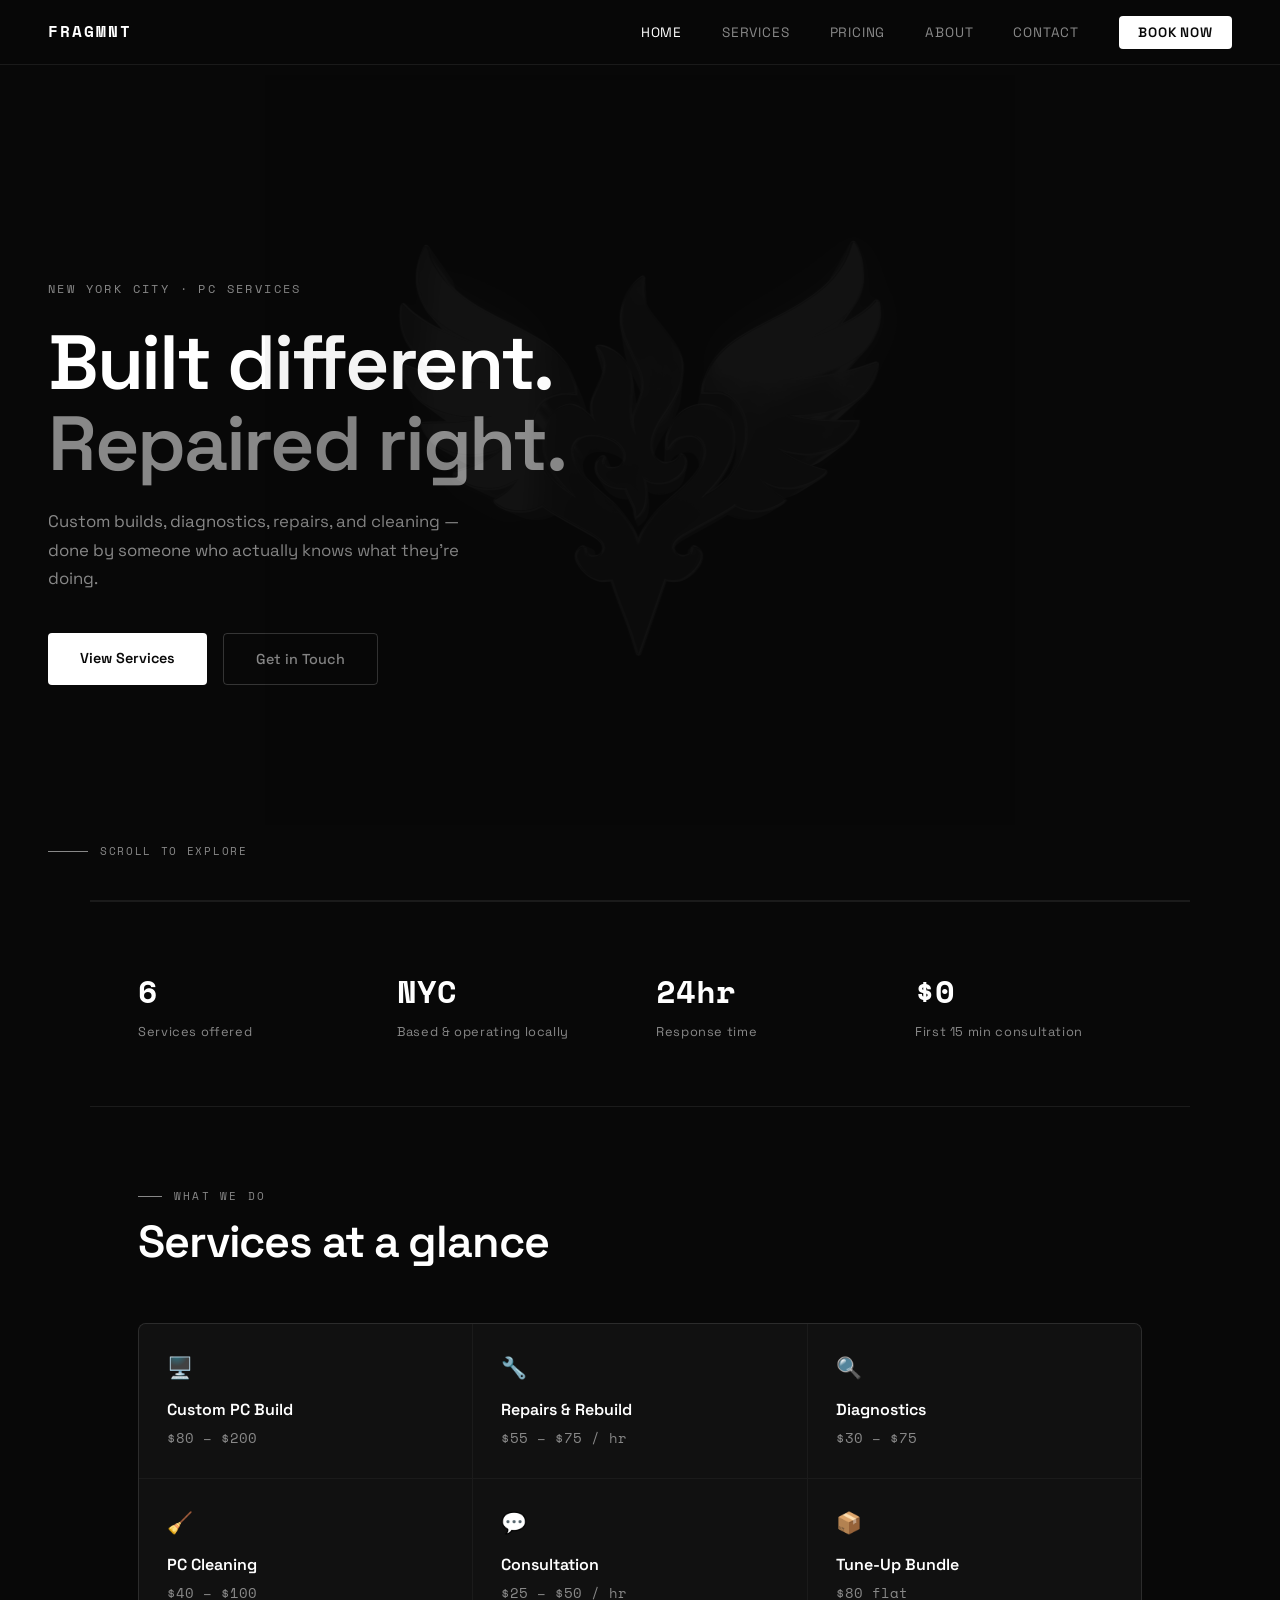
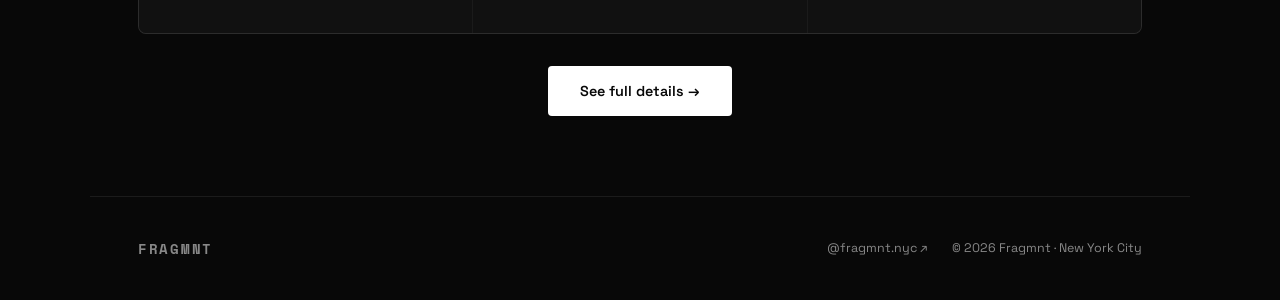
==== index.html @ 540d12ae "Update index.html" ====
<!DOCTYPE html>
<html lang="en">
<head>
<meta charset="UTF-8">
<link rel="icon" type="image/png" href="FRAG1.png">
<meta name="viewport" content="width=device-width, initial-scale=1.0">
<title>FRAGMNT — PC Services NYC</title>
<link rel="stylesheet" href="shared.css">
<script src="shared.js"></script>
<style>
  .hero{min-height:100vh;display:flex;flex-direction:column;justify-content:center;padding:8rem 3rem 4rem;position:relative;overflow:hidden;}
  .hero-watermark{position:absolute;top:50%;left:50%;transform:translate(-50%,-50%);width:clamp(320px,65vw,750px);opacity:0.04;pointer-events:none;user-select:none;filter:grayscale(1);}
  .hero-eyebrow{font-family:'Space Mono',monospace;font-size:0.75rem;letter-spacing:0.2em;text-transform:uppercase;color:#888;margin-bottom:1.5rem;}
  .hero h1{font-size:clamp(2.8rem,6vw,5.5rem);font-weight:600;line-height:1.05;letter-spacing:-0.03em;color:#fff;max-width:700px;margin-bottom:1.5rem;}
  .hero h1 em{font-style:normal;color:#888;}
  .hero-sub{font-size:1.05rem;color:#888;max-width:420px;margin-bottom:2.5rem;line-height:1.7;}
  .hero-actions{display:flex;gap:1rem;flex-wrap:wrap;}
  .hero-scroll{position:absolute;bottom:2.5rem;left:3rem;font-family:'Space Mono',monospace;font-size:0.7rem;letter-spacing:0.15em;text-transform:uppercase;color:#888;display:flex;align-items:center;gap:0.75rem;}
  .hero-scroll::before{content:'';display:block;width:40px;height:1px;background:#888;}

  .stats-strip{max-width:1100px;margin:0 auto;padding:4rem 3rem;display:grid;grid-template-columns:repeat(auto-fit,minmax(180px,1fr));gap:2rem;border-top:1px solid rgba(255,255,255,0.08);}
  .stat-item{}
  .stat-num{font-family:'Space Mono',monospace;font-size:2rem;font-weight:700;color:#fff;margin-bottom:0.3rem;}
  .stat-label{font-size:0.8rem;color:#888;letter-spacing:0.05em;}

  .preview-section{max-width:1100px;margin:0 auto;padding:5rem 3rem;}
  .preview-grid{display:grid;grid-template-columns:repeat(auto-fit,minmax(280px,1fr));gap:1px;background:rgba(255,255,255,0.08);border:1px solid rgba(255,255,255,0.08);border-radius:8px;overflow:hidden;margin-bottom:2rem;}
  .preview-card{background:#111;padding:1.75rem;transition:background 0.2s;}
  .preview-card:hover{background:#181818;}
  .preview-icon{font-size:1.3rem;margin-bottom:0.75rem;}
  .preview-name{font-size:1rem;font-weight:600;color:#fff;margin-bottom:0.35rem;}
  .preview-price{font-family:'Space Mono',monospace;font-size:0.85rem;color:#888;}
  .preview-cta{text-align:center;}

  @media(max-width:768px){
    .hero{padding:7rem 1.5rem 4rem;}
    .hero-scroll{left:1.5rem;}
    .stats-strip{padding:3rem 1.5rem;}
    .preview-section{padding:4rem 1.5rem;}
  }
</style>
</head>
<body>
<div class="hero">
  <img src="FRAG1.png" class="hero-watermark" alt="" aria-hidden="true">
  <p class="hero-eyebrow">New York City · PC Services</p>
  <h1>Built different.<br><em>Repaired right.</em></h1>
  <p class="hero-sub">Custom builds, diagnostics, repairs, and cleaning — done by someone who actually knows what they're doing.</p>
  <div class="hero-actions">
    <a href="services.html" class="btn-primary">View Services</a>
    <a href="contact.html" class="btn-ghost">Get in Touch</a>
  </div>
  <span class="hero-scroll">Scroll to explore</span>
</div>

<div class="divider"></div>

<div class="stats-strip">
  <div class="stat-item">
    <p class="stat-num">6</p>
    <p class="stat-label">Services offered</p>
  </div>
  <div class="stat-item">
    <p class="stat-num">NYC</p>
    <p class="stat-label">Based & operating locally</p>
  </div>
  <div class="stat-item">
    <p class="stat-num">24hr</p>
    <p class="stat-label">Response time</p>
  </div>
  <div class="stat-item">
    <p class="stat-num">$0</p>
    <p class="stat-label">First 15 min consultation</p>
  </div>
</div>

<div class="divider"></div>

<div class="preview-section">
  <p class="section-label">What we do</p>
  <h2 class="section-title">Services at a glance</h2>
  <div class="preview-grid">
    <div class="preview-card">
      <div class="preview-icon">🖥️</div>
      <p class="preview-name">Custom PC Build</p>
      <p class="preview-price">$80 – $200</p>
    </div>
    <div class="preview-card">
      <div class="preview-icon">🔧</div>
      <p class="preview-name">Repairs & Rebuild</p>
      <p class="preview-price">$55 – $75 / hr</p>
    </div>
    <div class="preview-card">
      <div class="preview-icon">🔍</div>
      <p class="preview-name">Diagnostics</p>
      <p class="preview-price">$30 – $75</p>
    </div>
    <div class="preview-card">
      <div class="preview-icon">🧹</div>
      <p class="preview-name">PC Cleaning</p>
      <p class="preview-price">$40 – $100</p>
    </div>
    <div class="preview-card">
      <div class="preview-icon">💬</div>
      <p class="preview-name">Consultation</p>
      <p class="preview-price">$25 – $50 / hr</p>
    </div>
    <div class="preview-card">
      <div class="preview-icon">📦</div>
      <p class="preview-name">Tune-Up Bundle</p>
      <p class="preview-price">$80 flat</p>
    </div>
  </div>
  <div class="preview-cta">
    <a href="services.html" class="btn-primary">See full details →</a>
  </div>
</div>

<script>// nav auto-injected by shared.js</script>
</body>
</html>
---- shared.css ----
@import url('https://fonts.googleapis.com/css2?family=Space+Grotesk:wght@300;400;500;600;700&family=Space+Mono:wght@400;700&display=swap');

*,*::before,*::after{box-sizing:border-box;margin:0;padding:0;}
:root{
  --black:#080808;
  --surface:#111111;
  --surface2:#181818;
  --border:rgba(255,255,255,0.08);
  --border-hover:rgba(255,255,255,0.18);
  --text:#f0f0f0;
  --muted:#888;
  --white:#ffffff;
}
html{scroll-behavior:smooth;}
body{background:var(--black);color:var(--text);font-family:'Space Grotesk',sans-serif;font-size:16px;line-height:1.6;-webkit-font-smoothing:antialiased;}

nav{position:fixed;top:0;left:0;right:0;z-index:100;display:flex;align-items:center;justify-content:space-between;padding:1.2rem 3rem;background:rgba(8,8,8,0.9);backdrop-filter:blur(12px);border-bottom:1px solid var(--border);}
.nav-logo{font-family:'Space Mono',monospace;font-size:1rem;font-weight:700;letter-spacing:0.12em;color:var(--white);text-decoration:none;}
.nav-links{display:flex;gap:2.5rem;list-style:none;}
.nav-links a{color:var(--muted);text-decoration:none;font-size:0.85rem;letter-spacing:0.06em;text-transform:uppercase;transition:color 0.2s;}
.nav-links a:hover{color:var(--white);}
.nav-links a.active{color:var(--white);}
.nav-cta{background:var(--white) !important;color:var(--black) !important;padding:0.5rem 1.2rem;border-radius:4px;font-weight:600 !important;}
.nav-cta:hover{opacity:0.85;}
.nav-hamburger{display:none;background:none;border:none;color:var(--white);font-size:1.4rem;cursor:pointer;}

.divider{height:1px;background:var(--border);max-width:1100px;margin:0 auto;}
footer{display:flex;align-items:center;justify-content:space-between;max-width:1100px;margin:0 auto;padding:2.5rem 3rem;}
.footer-logo{font-family:'Space Mono',monospace;font-size:0.9rem;font-weight:700;letter-spacing:0.12em;color:var(--muted);}
.footer-copy{font-size:0.78rem;color:var(--muted);}
.footer-link{color:var(--muted);text-decoration:none;font-size:0.78rem;transition:color 0.2s;}
.footer-link:hover{color:var(--white);}

.section-label{font-family:'Space Mono',monospace;font-size:0.7rem;letter-spacing:0.2em;text-transform:uppercase;color:var(--muted);margin-bottom:0.75rem;display:flex;align-items:center;gap:0.75rem;}
.section-label::before{content:'';display:block;width:24px;height:1px;background:var(--muted);}
.section-title{font-size:clamp(1.8rem,3.5vw,2.8rem);font-weight:600;letter-spacing:-0.025em;color:var(--white);margin-bottom:3.5rem;line-height:1.1;}

.btn-primary{background:var(--white);color:var(--black);border:none;padding:0.85rem 2rem;border-radius:4px;font-family:'Space Grotesk',sans-serif;font-size:0.9rem;font-weight:600;cursor:pointer;text-decoration:none;transition:opacity 0.2s;display:inline-block;}
.btn-primary:hover{opacity:0.85;}
.btn-ghost{background:transparent;color:var(--muted);border:1px solid var(--border-hover);padding:0.85rem 2rem;border-radius:4px;font-family:'Space Grotesk',sans-serif;font-size:0.9rem;font-weight:500;cursor:pointer;text-decoration:none;transition:border-color 0.2s,color 0.2s;display:inline-block;}
.btn-ghost:hover{border-color:var(--white);color:var(--white);}

@media(max-width:768px){
  nav{padding:1rem 1.5rem;}
  .nav-links{display:none;flex-direction:column;position:absolute;top:100%;left:0;right:0;background:rgba(8,8,8,0.98);border-bottom:1px solid var(--border);padding:1.5rem;gap:1.25rem;}
  .nav-links.open{display:flex;}
  .nav-hamburger{display:block;}
  footer{flex-direction:column;gap:1rem;text-align:center;padding:2rem 1.5rem;}
}
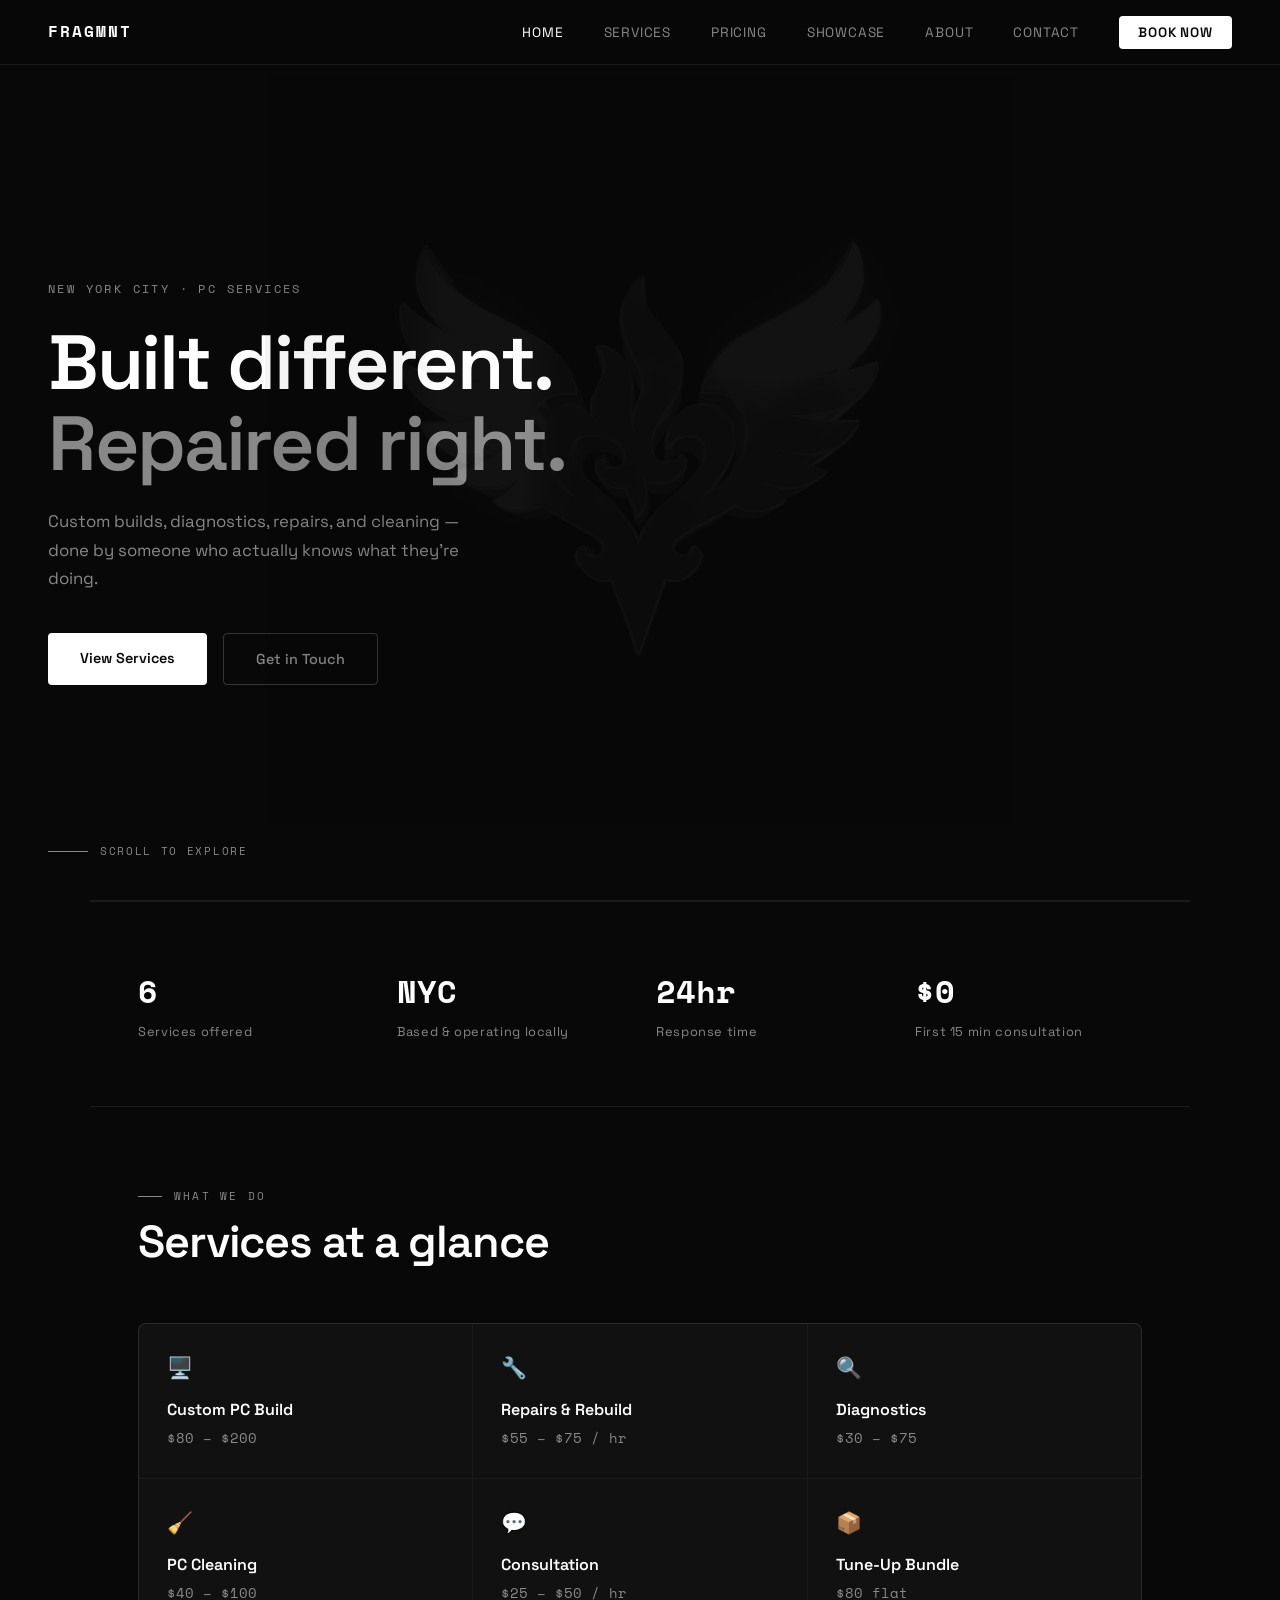
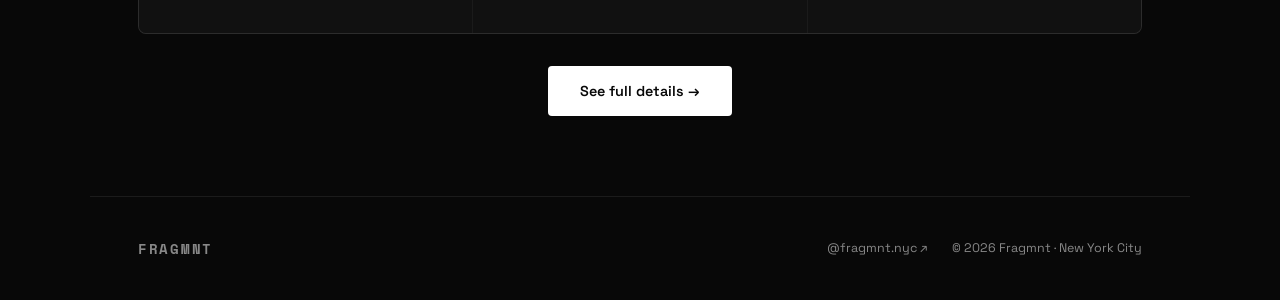
==== commit 8b166806: "Update index.html" ====
--- a/index.html
+++ b/index.html
@@ -56,19 +56,19 @@
 <div class="divider"></div>
 
 <div class="stats-strip">
-  <div class="stat-item">
+  <div class="stat-item fade-up">
     <p class="stat-num">6</p>
     <p class="stat-label">Services offered</p>
   </div>
-  <div class="stat-item">
+  <div class="stat-item fade-up">
     <p class="stat-num">NYC</p>
     <p class="stat-label">Based & operating locally</p>
   </div>
-  <div class="stat-item">
+  <div class="stat-item fade-up">
     <p class="stat-num">24hr</p>
     <p class="stat-label">Response time</p>
   </div>
-  <div class="stat-item">
+  <div class="stat-item fade-up">
     <p class="stat-num">$0</p>
     <p class="stat-label">First 15 min consultation</p>
   </div>
@@ -80,38 +80,38 @@
   <p class="section-label">What we do</p>
   <h2 class="section-title">Services at a glance</h2>
   <div class="preview-grid">
-    <div class="preview-card">
+    <div class="preview-card scale-in">
       <div class="preview-icon">🖥️</div>
       <p class="preview-name">Custom PC Build</p>
       <p class="preview-price">$80 – $200</p>
     </div>
-    <div class="preview-card">
+    <div class="preview-card scale-in">
       <div class="preview-icon">🔧</div>
       <p class="preview-name">Repairs & Rebuild</p>
       <p class="preview-price">$55 – $75 / hr</p>
     </div>
-    <div class="preview-card">
+    <div class="preview-card scale-in">
       <div class="preview-icon">🔍</div>
       <p class="preview-name">Diagnostics</p>
       <p class="preview-price">$30 – $75</p>
     </div>
-    <div class="preview-card">
+    <div class="preview-card scale-in">
       <div class="preview-icon">🧹</div>
       <p class="preview-name">PC Cleaning</p>
       <p class="preview-price">$40 – $100</p>
     </div>
-    <div class="preview-card">
+    <div class="preview-card scale-in">
       <div class="preview-icon">💬</div>
       <p class="preview-name">Consultation</p>
       <p class="preview-price">$25 – $50 / hr</p>
     </div>
-    <div class="preview-card">
+    <div class="preview-card scale-in">
       <div class="preview-icon">📦</div>
       <p class="preview-name">Tune-Up Bundle</p>
       <p class="preview-price">$80 flat</p>
     </div>
   </div>
-  <div class="preview-cta">
+  <div class="preview-cta fade-up">
     <a href="services.html" class="btn-primary">See full details →</a>
   </div>
 </div>
--- a/shared.css
+++ b/shared.css
@@ -47,3 +47,35 @@
   .nav-hamburger{display:block;}
   footer{flex-direction:column;gap:1rem;text-align:center;padding:2rem 1.5rem;}
 }
+
+/* ── SHARED SCROLL ANIMATIONS ── */
+.fade-up {
+  opacity: 0;
+  transform: translateY(40px);
+  transition: opacity 0.8s cubic-bezier(.2,.7,.3,1), transform 0.8s cubic-bezier(.2,.7,.3,1);
+}
+.fade-up.visible { opacity: 1; transform: translateY(0); }
+.fade-up.d1 { transition-delay: 0.1s; }
+.fade-up.d2 { transition-delay: 0.2s; }
+.fade-up.d3 { transition-delay: 0.3s; }
+
+.fade-left {
+  opacity: 0;
+  transform: translateX(-40px);
+  transition: opacity 0.8s cubic-bezier(.2,.7,.3,1), transform 0.8s cubic-bezier(.2,.7,.3,1);
+}
+.fade-left.visible { opacity: 1; transform: translateX(0); }
+
+.fade-right {
+  opacity: 0;
+  transform: translateX(40px);
+  transition: opacity 0.8s cubic-bezier(.2,.7,.3,1), transform 0.8s cubic-bezier(.2,.7,.3,1);
+}
+.fade-right.visible { opacity: 1; transform: translateX(0); }
+
+.scale-in {
+  opacity: 0;
+  transform: scale(0.95);
+  transition: opacity 0.8s cubic-bezier(.2,.7,.3,1), transform 0.8s cubic-bezier(.2,.7,.3,1);
+}
+.scale-in.visible { opacity: 1; transform: scale(1); }
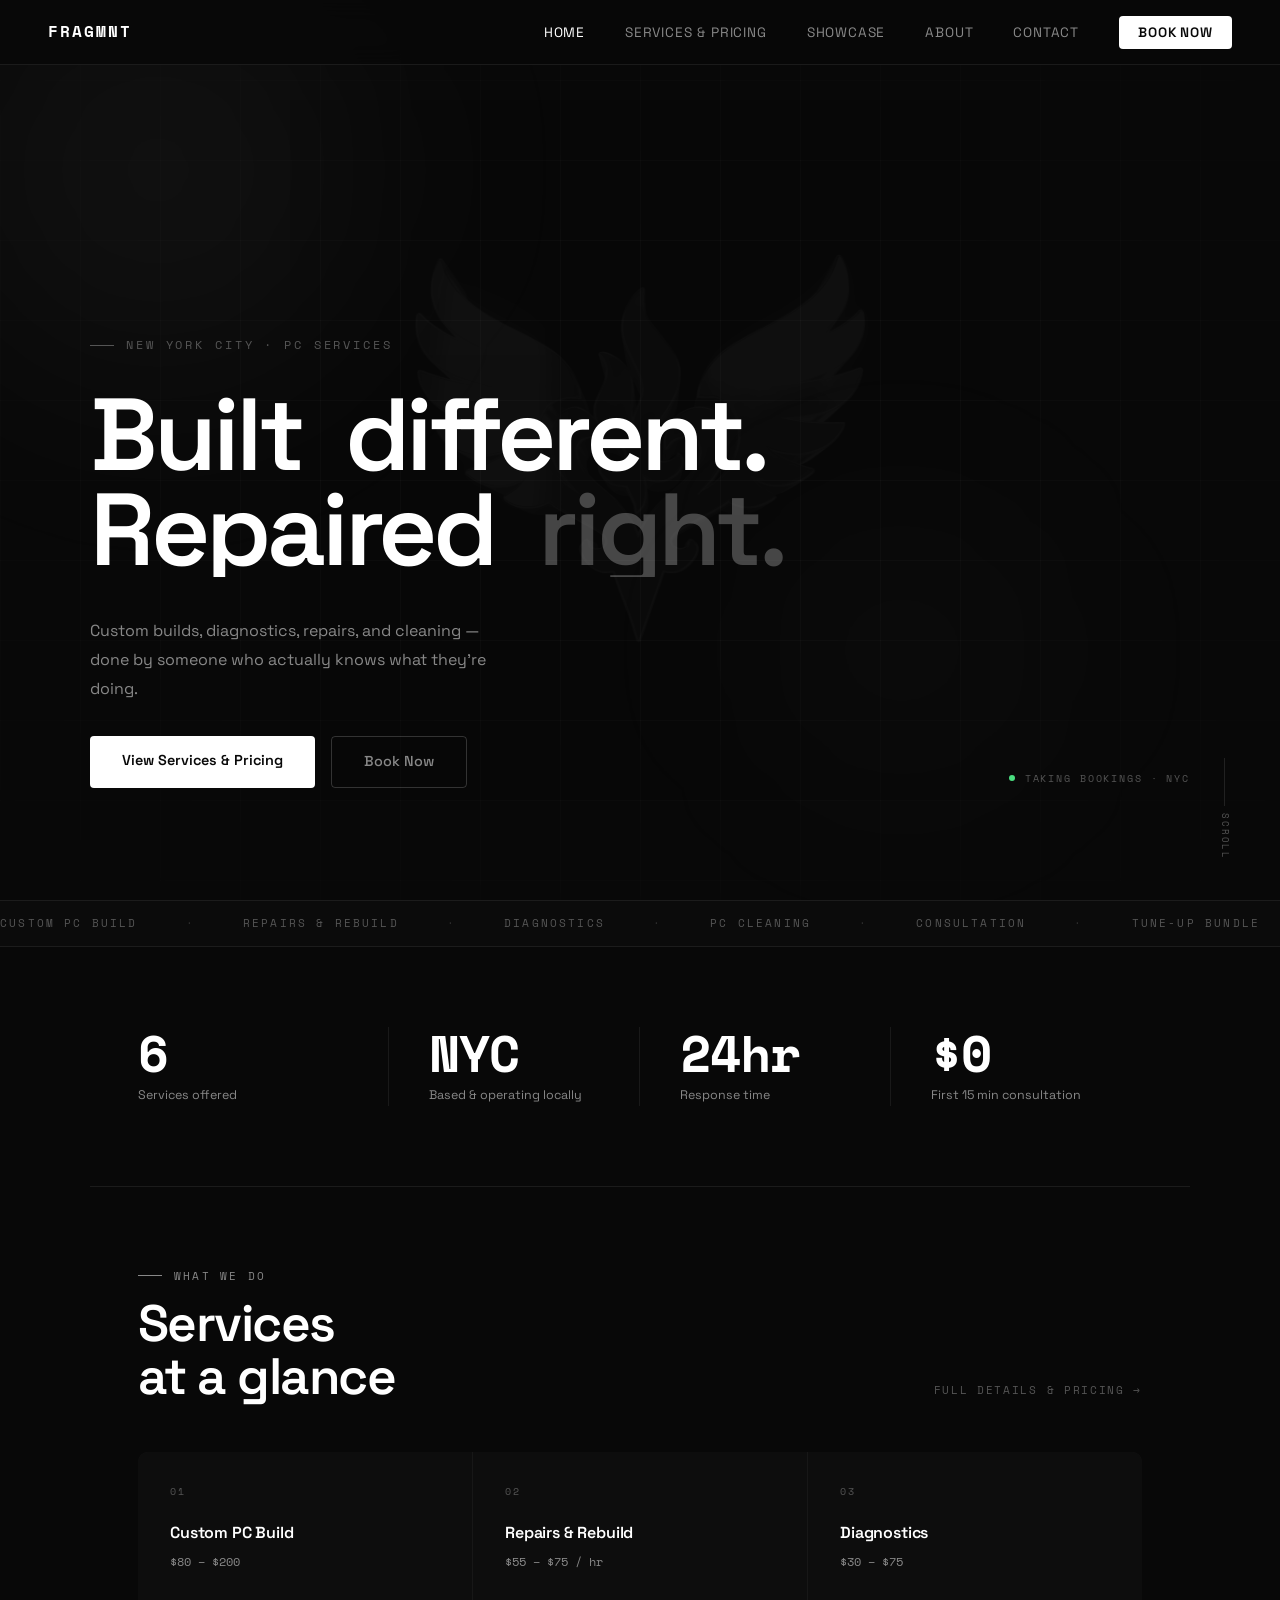
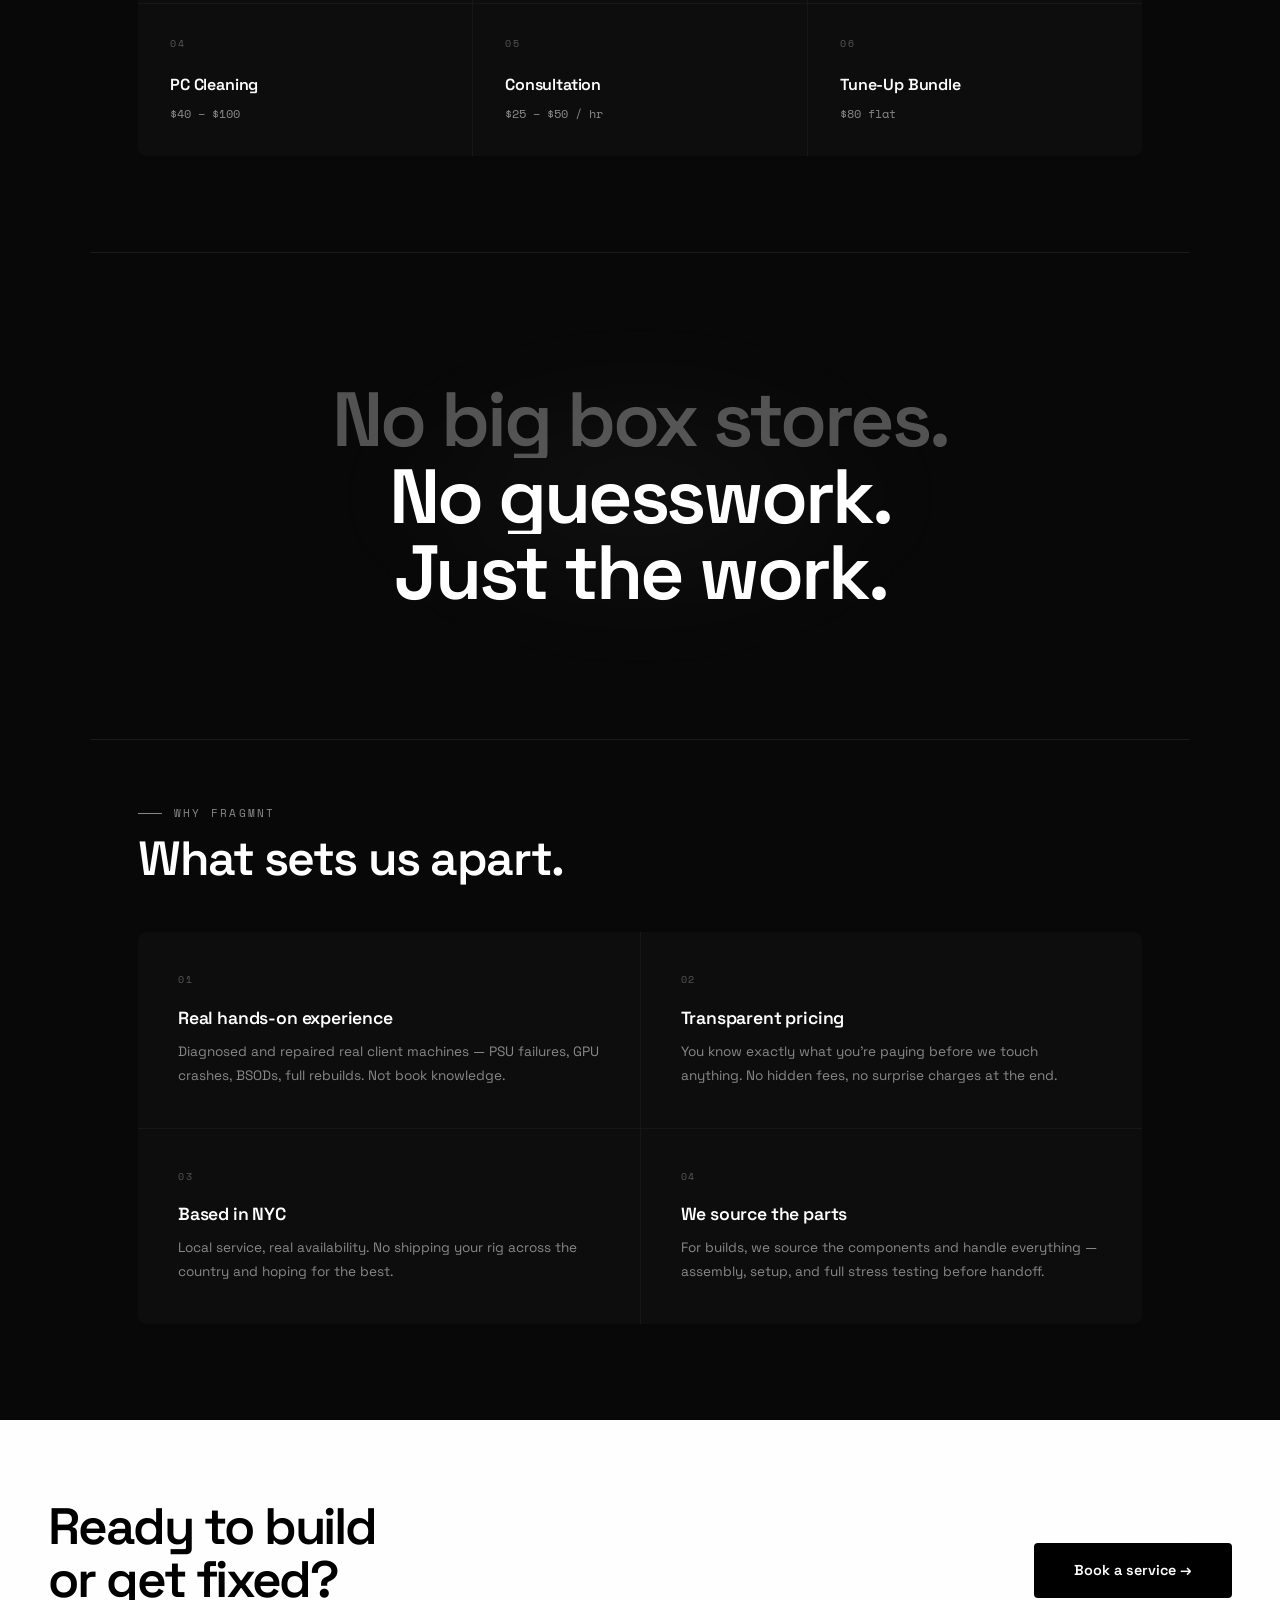
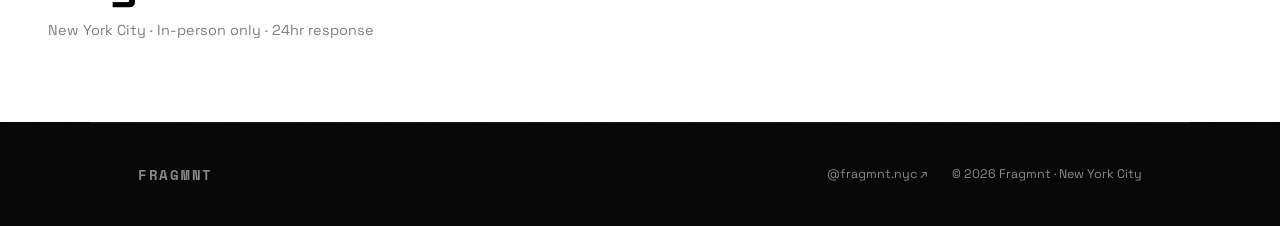
==== commit dd1a3308: "Update index.html" ====
--- a/index.html
+++ b/index.html
@@ -8,114 +8,824 @@
 <link rel="stylesheet" href="shared.css">
 <script src="shared.js"></script>
 <style>
-  .hero{min-height:100vh;display:flex;flex-direction:column;justify-content:center;padding:8rem 3rem 4rem;position:relative;overflow:hidden;}
-  .hero-watermark{position:absolute;top:50%;left:50%;transform:translate(-50%,-50%);width:clamp(320px,65vw,750px);opacity:0.04;pointer-events:none;user-select:none;filter:grayscale(1);}
-  .hero-eyebrow{font-family:'Space Mono',monospace;font-size:0.75rem;letter-spacing:0.2em;text-transform:uppercase;color:#888;margin-bottom:1.5rem;}
-  .hero h1{font-size:clamp(2.8rem,6vw,5.5rem);font-weight:600;line-height:1.05;letter-spacing:-0.03em;color:#fff;max-width:700px;margin-bottom:1.5rem;}
-  .hero h1 em{font-style:normal;color:#888;}
-  .hero-sub{font-size:1.05rem;color:#888;max-width:420px;margin-bottom:2.5rem;line-height:1.7;}
-  .hero-actions{display:flex;gap:1rem;flex-wrap:wrap;}
-  .hero-scroll{position:absolute;bottom:2.5rem;left:3rem;font-family:'Space Mono',monospace;font-size:0.7rem;letter-spacing:0.15em;text-transform:uppercase;color:#888;display:flex;align-items:center;gap:0.75rem;}
-  .hero-scroll::before{content:'';display:block;width:40px;height:1px;background:#888;}
-
-  .stats-strip{max-width:1100px;margin:0 auto;padding:4rem 3rem;display:grid;grid-template-columns:repeat(auto-fit,minmax(180px,1fr));gap:2rem;border-top:1px solid rgba(255,255,255,0.08);}
-  .stat-item{}
-  .stat-num{font-family:'Space Mono',monospace;font-size:2rem;font-weight:700;color:#fff;margin-bottom:0.3rem;}
-  .stat-label{font-size:0.8rem;color:#888;letter-spacing:0.05em;}
-
-  .preview-section{max-width:1100px;margin:0 auto;padding:5rem 3rem;}
-  .preview-grid{display:grid;grid-template-columns:repeat(auto-fit,minmax(280px,1fr));gap:1px;background:rgba(255,255,255,0.08);border:1px solid rgba(255,255,255,0.08);border-radius:8px;overflow:hidden;margin-bottom:2rem;}
-  .preview-card{background:#111;padding:1.75rem;transition:background 0.2s;}
-  .preview-card:hover{background:#181818;}
-  .preview-icon{font-size:1.3rem;margin-bottom:0.75rem;}
-  .preview-name{font-size:1rem;font-weight:600;color:#fff;margin-bottom:0.35rem;}
-  .preview-price{font-family:'Space Mono',monospace;font-size:0.85rem;color:#888;}
-  .preview-cta{text-align:center;}
-
-  @media(max-width:768px){
-    .hero{padding:7rem 1.5rem 4rem;}
-    .hero-scroll{left:1.5rem;}
-    .stats-strip{padding:3rem 1.5rem;}
-    .preview-section{padding:4rem 1.5rem;}
+  :root {
+    --mono: 'Space Mono', monospace;
+    --ash: #888;
+    --ash-dim: #555;
+    --line: rgba(255,255,255,0.07);
+  }
+
+  /* ── HERO ── */
+  .hero {
+    min-height: 100vh;
+    display: flex;
+    flex-direction: column;
+    justify-content: flex-end;
+    padding: 0 3rem 7rem;
+    position: relative;
+    overflow: hidden;
+  }
+
+  /* Animated grid background */
+  .hero-grid {
+    position: absolute;
+    inset: 0;
+    background-image:
+      linear-gradient(rgba(255,255,255,0.025) 1px, transparent 1px),
+      linear-gradient(90deg, rgba(255,255,255,0.025) 1px, transparent 1px);
+    background-size: 80px 80px;
+    mask-image: radial-gradient(ellipse 80% 70% at 50% 50%, black 30%, transparent 100%);
+    opacity: 0;
+    animation: gridFadeIn 2s ease 0.3s forwards;
+  }
+
+  @keyframes gridFadeIn { to { opacity: 1; } }
+
+  /* Glowing orbs */
+  .hero-orb {
+    position: absolute;
+    border-radius: 50%;
+    pointer-events: none;
+    filter: blur(100px);
+    opacity: 0;
+  }
+
+  .hero-orb-1 {
+    width: 700px; height: 700px;
+    background: radial-gradient(circle, rgba(255,255,255,0.055) 0%, transparent 65%);
+    top: -20%; left: -15%;
+    animation: orbAppear 2s ease 0.5s forwards, orbDrift1 12s ease-in-out infinite 2s;
+  }
+
+  .hero-orb-2 {
+    width: 500px; height: 500px;
+    background: radial-gradient(circle, rgba(255,255,255,0.03) 0%, transparent 65%);
+    bottom: 0%; right: 10%;
+    animation: orbAppear 2s ease 0.8s forwards, orbDrift2 15s ease-in-out infinite 2s;
+  }
+
+  @keyframes orbAppear { to { opacity: 1; } }
+  @keyframes orbDrift1 { 0%,100%{transform:translate(0,0)} 50%{transform:translate(50px,40px)} }
+  @keyframes orbDrift2 { 0%,100%{transform:translate(0,0)} 50%{transform:translate(-40px,-30px)} }
+
+  /* Watermark logo */
+  .hero-watermark {
+    position: absolute;
+    top: 50%;
+    left: 50%;
+    transform: translate(-50%, -50%);
+    width: clamp(300px, 60vw, 700px);
+    opacity: 0;
+    filter: grayscale(1);
+    pointer-events: none;
+    user-select: none;
+    animation: wmFade 2.5s ease 0.4s forwards;
+  }
+
+  @keyframes wmFade { to { opacity: 0.035; } }
+
+  /* Hero content */
+  .hero-content { position: relative; z-index: 2; max-width: 1100px; margin: 0 auto; width: 100%; }
+
+  .hero-eyebrow {
+    font-family: var(--mono);
+    font-size: 0.72rem;
+    letter-spacing: 0.25em;
+    text-transform: uppercase;
+    color: var(--ash-dim);
+    margin-bottom: 2rem;
+    opacity: 0;
+    transform: translateY(15px);
+    animation: riseIn 0.7s cubic-bezier(.2,.7,.3,1) 0.4s forwards;
+    display: flex;
+    align-items: center;
+    gap: 0.75rem;
+  }
+
+  .hero-eyebrow::before { content: ''; display: block; width: 24px; height: 1px; background: var(--ash-dim); }
+
+  /* Word-by-word title animation */
+  .hero-h1 {
+    font-size: clamp(3.5rem, 8vw, 8rem);
+    font-weight: 600;
+    letter-spacing: -0.04em;
+    line-height: 0.93;
+    color: #fff;
+    margin-bottom: 2.5rem;
+  }
+
+  .word-mask {
+    display: inline-block;
+    overflow: hidden;
+    vertical-align: bottom;
+  }
+
+  .word-inner {
+    display: inline-block;
+    opacity: 0;
+    transform: translateY(110%);
+    animation: wordSlide 0.85s cubic-bezier(.16,1,.3,1) forwards;
+  }
+
+  .w1 .word-inner { animation-delay: 0.3s; }
+  .w2 .word-inner { animation-delay: 0.45s; }
+  .w3 .word-inner { animation-delay: 0.6s; }
+  .w4 .word-inner { animation-delay: 0.75s; color: rgba(255,255,255,0.25); }
+  .w5 .word-inner { animation-delay: 0.9s; }
+  .w6 .word-inner { animation-delay: 1.05s; color: rgba(255,255,255,0.25); }
+
+  @keyframes wordSlide { to { opacity: 1; transform: translateY(0); } }
+  @keyframes riseIn { to { opacity: 1; transform: translateY(0); } }
+
+  .hero-bottom {
+    display: flex;
+    align-items: flex-end;
+    justify-content: space-between;
+    gap: 2rem;
+    flex-wrap: wrap;
+    opacity: 0;
+    transform: translateY(20px);
+    animation: riseIn 0.8s cubic-bezier(.2,.7,.3,1) 1.2s forwards;
+  }
+
+  .hero-sub {
+    font-size: 1rem;
+    color: var(--ash);
+    max-width: 400px;
+    line-height: 1.8;
+    margin-bottom: 2rem;
+  }
+
+  .hero-actions { display: flex; gap: 1rem; flex-wrap: wrap; }
+
+  /* Live indicator */
+  .hero-live {
+    display: flex;
+    align-items: center;
+    gap: 0.6rem;
+    font-family: var(--mono);
+    font-size: 0.65rem;
+    letter-spacing: 0.18em;
+    text-transform: uppercase;
+    color: var(--ash-dim);
+    flex-shrink: 0;
+    align-self: flex-end;
+    padding-bottom: 0.1rem;
+  }
+
+  .live-dot {
+    width: 6px; height: 6px;
+    background: #4ade80;
+    border-radius: 50%;
+    animation: livePulse 2s ease-in-out infinite;
+    flex-shrink: 0;
+  }
+
+  @keyframes livePulse {
+    0%,100% { box-shadow: 0 0 0 0 rgba(74,222,128,0.4); }
+    50% { box-shadow: 0 0 0 5px rgba(74,222,128,0); }
+  }
+
+  /* Scroll cue */
+  .hero-scroll-cue {
+    position: absolute;
+    bottom: 2.5rem;
+    right: 3rem;
+    display: flex;
+    flex-direction: column;
+    align-items: center;
+    gap: 0.4rem;
+    opacity: 0;
+    animation: riseIn 0.6s ease 1.6s forwards;
+    z-index: 2;
+  }
+
+  .scroll-track {
+    width: 1px;
+    height: 48px;
+    background: rgba(255,255,255,0.1);
+    position: relative;
+    overflow: hidden;
+  }
+
+  .scroll-track::after {
+    content: '';
+    position: absolute;
+    top: -100%;
+    left: 0;
+    width: 100%;
+    height: 100%;
+    background: linear-gradient(to bottom, transparent, rgba(255,255,255,0.5), transparent);
+    animation: trackScroll 2s ease-in-out infinite 1.8s;
+  }
+
+  @keyframes trackScroll { 0%{top:-100%} 100%{top:100%} }
+
+  .scroll-cue-label {
+    font-family: var(--mono);
+    font-size: 0.58rem;
+    letter-spacing: 0.2em;
+    text-transform: uppercase;
+    color: var(--ash-dim);
+    writing-mode: vertical-rl;
+  }
+
+  /* ── MARQUEE / TICKER ── */
+  .ticker-wrap {
+    overflow: hidden;
+    border-top: 1px solid var(--line);
+    border-bottom: 1px solid var(--line);
+    padding: 0.85rem 0;
+    background: rgba(255,255,255,0.012);
+  }
+
+  .ticker-track {
+    display: flex;
+    width: max-content;
+    gap: 3rem;
+    animation: ticker 20s linear infinite;
+  }
+
+  .ticker-item {
+    font-family: var(--mono);
+    font-size: 0.68rem;
+    letter-spacing: 0.2em;
+    text-transform: uppercase;
+    color: var(--ash-dim);
+    white-space: nowrap;
+    display: flex;
+    align-items: center;
+    gap: 3rem;
+  }
+
+  .ticker-item::after { content: '·'; color: rgba(255,255,255,0.15); }
+
+  @keyframes ticker { 0%{transform:translateX(0)} 100%{transform:translateX(-50%)} }
+
+  /* ── STATS ── */
+  .stats-section {
+    max-width: 1100px;
+    margin: 0 auto;
+    padding: 5rem 3rem;
+    display: grid;
+    grid-template-columns: repeat(4, 1fr);
+    gap: 0;
+  }
+
+  .stat-block {
+    padding: 0 2.5rem;
+    border-right: 1px solid var(--line);
+    opacity: 0;
+    transform: translateY(30px);
+    transition: opacity 0.7s cubic-bezier(.2,.7,.3,1), transform 0.7s cubic-bezier(.2,.7,.3,1);
+  }
+
+  .stat-block:first-child { padding-left: 0; }
+  .stat-block:last-child { border-right: none; }
+  .stat-block.in-view { opacity: 1; transform: translateY(0); }
+  .stat-block:nth-child(2) { transition-delay: 0.1s; }
+  .stat-block:nth-child(3) { transition-delay: 0.2s; }
+  .stat-block:nth-child(4) { transition-delay: 0.3s; }
+
+  .stat-num {
+    font-family: var(--mono);
+    font-size: clamp(2rem, 4vw, 3.5rem);
+    font-weight: 700;
+    color: #fff;
+    line-height: 1;
+    margin-bottom: 0.5rem;
+    letter-spacing: -0.02em;
+  }
+
+  .stat-label { font-size: 0.78rem; color: var(--ash); line-height: 1.6; }
+
+  /* ── SERVICES PREVIEW ── */
+  .preview-section {
+    max-width: 1100px;
+    margin: 0 auto;
+    padding: 5rem 3rem 6rem;
+  }
+
+  .preview-header {
+    display: flex;
+    align-items: flex-end;
+    justify-content: space-between;
+    margin-bottom: 3rem;
+    gap: 2rem;
+    opacity: 0;
+    transform: translateY(20px);
+    transition: opacity 0.7s cubic-bezier(.2,.7,.3,1), transform 0.7s cubic-bezier(.2,.7,.3,1);
+  }
+
+  .preview-header.in-view { opacity: 1; transform: translateY(0); }
+
+  .preview-header h2 {
+    font-size: clamp(2rem, 4vw, 3.5rem);
+    font-weight: 600;
+    letter-spacing: -0.03em;
+    color: #fff;
+    line-height: 1.05;
+  }
+
+  .preview-header a {
+    font-family: var(--mono);
+    font-size: 0.7rem;
+    letter-spacing: 0.15em;
+    text-transform: uppercase;
+    color: var(--ash-dim);
+    text-decoration: none;
+    white-space: nowrap;
+    flex-shrink: 0;
+    transition: color 0.2s;
+    padding-bottom: 0.3rem;
+  }
+
+  .preview-header a:hover { color: #fff; }
+
+  /* Service cards */
+  .svc-grid {
+    display: grid;
+    grid-template-columns: repeat(3, 1fr);
+    gap: 1px;
+    background: rgba(255,255,255,0.06);
+    border-radius: 10px;
+    overflow: hidden;
+    margin-bottom: 0;
+  }
+
+  .svc-card {
+    background: #0d0d0d;
+    padding: 2rem;
+    position: relative;
+    overflow: hidden;
+    cursor: default;
+    opacity: 0;
+    transform: translateY(40px) scale(0.98);
+    transition:
+      opacity 0.7s cubic-bezier(.2,.7,.3,1),
+      transform 0.7s cubic-bezier(.2,.7,.3,1),
+      background 0.3s;
+  }
+
+  .svc-card.in-view { opacity: 1; transform: translateY(0) scale(1); }
+  .svc-card:nth-child(2) { transition-delay: 0.07s; }
+  .svc-card:nth-child(3) { transition-delay: 0.14s; }
+  .svc-card:nth-child(4) { transition-delay: 0.21s; }
+  .svc-card:nth-child(5) { transition-delay: 0.28s; }
+  .svc-card:nth-child(6) { transition-delay: 0.35s; }
+
+  /* Shimmer on hover */
+  .svc-card::before {
+    content: '';
+    position: absolute;
+    inset: 0;
+    background: linear-gradient(135deg, rgba(255,255,255,0) 0%, rgba(255,255,255,0.04) 50%, rgba(255,255,255,0) 100%);
+    opacity: 0;
+    transition: opacity 0.5s;
+  }
+
+  .svc-card:hover { background: #131313; }
+  .svc-card:hover::before { opacity: 1; }
+
+  .svc-card-num {
+    font-family: var(--mono);
+    font-size: 0.6rem;
+    letter-spacing: 0.2em;
+    color: var(--ash-dim);
+    margin-bottom: 1.25rem;
+    transition: color 0.3s;
+  }
+
+  .svc-card:hover .svc-card-num { color: var(--ash); }
+
+  .svc-card-name {
+    font-size: 1rem;
+    font-weight: 600;
+    color: #fff;
+    margin-bottom: 0.4rem;
+    letter-spacing: -0.01em;
+  }
+
+  .svc-card-price {
+    font-family: var(--mono);
+    font-size: 0.78rem;
+    color: var(--ash);
+    transition: color 0.3s;
+  }
+
+  .svc-card:hover .svc-card-price { color: rgba(255,255,255,0.6); }
+
+  /* Arrow that appears on hover */
+  .svc-card-arrow {
+    position: absolute;
+    bottom: 1.5rem;
+    right: 1.5rem;
+    font-size: 0.85rem;
+    color: rgba(255,255,255,0.15);
+    transform: translate(4px, 4px);
+    opacity: 0;
+    transition: opacity 0.3s, transform 0.3s, color 0.3s;
+  }
+
+  .svc-card:hover .svc-card-arrow {
+    opacity: 1;
+    transform: translate(0, 0);
+    color: rgba(255,255,255,0.4);
+  }
+
+  /* ── FULL WIDTH STATEMENT ── */
+  .statement {
+    padding: 8rem 3rem;
+    text-align: center;
+    position: relative;
+    overflow: hidden;
+  }
+
+  .statement-glow {
+    position: absolute;
+    top: 50%;
+    left: 50%;
+    transform: translate(-50%, -50%);
+    width: 600px;
+    height: 300px;
+    background: radial-gradient(ellipse, rgba(255,255,255,0.04) 0%, transparent 70%);
+    pointer-events: none;
+    filter: blur(40px);
+  }
+
+  .statement-line {
+    display: block;
+    overflow: hidden;
+  }
+
+  .statement-line span {
+    display: block;
+    font-size: clamp(2.5rem, 6vw, 6.5rem);
+    font-weight: 600;
+    letter-spacing: -0.04em;
+    line-height: 1;
+    color: #fff;
+    opacity: 0;
+    transform: translateY(70px);
+    transition: opacity 0.9s cubic-bezier(.16,1,.3,1), transform 0.9s cubic-bezier(.16,1,.3,1);
+  }
+
+  .statement-line:nth-child(2) span { transition-delay: 0.12s; color: rgba(255,255,255,0.3); }
+  .statement-line:nth-child(3) span { transition-delay: 0.24s; }
+
+  .statement.in-view .statement-line span { opacity: 1; transform: translateY(0); }
+
+  /* ── WHY US ── */
+  .why-section {
+    max-width: 1100px;
+    margin: 0 auto;
+    padding: 4rem 3rem 6rem;
+  }
+
+  .why-grid {
+    display: grid;
+    grid-template-columns: repeat(2, 1fr);
+    gap: 1px;
+    background: rgba(255,255,255,0.06);
+    border-radius: 10px;
+    overflow: hidden;
+  }
+
+  .why-item {
+    background: #0d0d0d;
+    padding: 2.5rem;
+    opacity: 0;
+    transform: translateX(-30px);
+    transition: opacity 0.7s cubic-bezier(.2,.7,.3,1), transform 0.7s cubic-bezier(.2,.7,.3,1), background 0.3s;
+  }
+
+  .why-item:nth-child(even) { transform: translateX(30px); }
+  .why-item.in-view { opacity: 1; transform: translateX(0); }
+  .why-item:nth-child(2) { transition-delay: 0.1s; }
+  .why-item:nth-child(3) { transition-delay: 0.15s; }
+  .why-item:nth-child(4) { transition-delay: 0.25s; }
+  .why-item:hover { background: #131313; }
+
+  .why-num {
+    font-family: var(--mono);
+    font-size: 0.6rem;
+    letter-spacing: 0.2em;
+    color: var(--ash-dim);
+    margin-bottom: 1rem;
+  }
+
+  .why-heading { font-size: 1.1rem; font-weight: 600; color: #fff; margin-bottom: 0.5rem; letter-spacing: -0.01em; }
+  .why-body { font-size: 0.85rem; color: var(--ash); line-height: 1.75; }
+
+  /* ── CTA BAND ── */
+  .cta-band {
+    background: #fff;
+    padding: 5rem 3rem;
+    display: flex;
+    align-items: center;
+    justify-content: space-between;
+    gap: 2rem;
+    flex-wrap: wrap;
+    overflow: hidden;
+    position: relative;
+    opacity: 0;
+    transform: translateY(30px);
+    transition: opacity 0.9s cubic-bezier(.2,.7,.3,1), transform 0.9s cubic-bezier(.2,.7,.3,1);
+  }
+
+  .cta-band.in-view { opacity: 1; transform: translateY(0); }
+
+  /* Animated noise texture */
+  .cta-band::before {
+    content: '';
+    position: absolute;
+    inset: 0;
+    background-image: url("data:image/svg+xml,%3Csvg viewBox='0 0 256 256' xmlns='http://www.w3.org/2000/svg'%3E%3Cfilter id='noise'%3E%3CfeTurbulence type='fractalNoise' baseFrequency='0.9' numOctaves='4' stitchTiles='stitch'/%3E%3C/filter%3E%3Crect width='100%25' height='100%25' filter='url(%23noise)' opacity='0.03'/%3E%3C/svg%3E");
+    pointer-events: none;
+    opacity: 0.5;
+  }
+
+  .cta-band-left { position: relative; z-index: 1; }
+
+  .cta-band h2 {
+    font-size: clamp(2rem, 4vw, 3.5rem);
+    font-weight: 600;
+    letter-spacing: -0.04em;
+    color: #000;
+    line-height: 1.05;
+    margin-bottom: 0.75rem;
+  }
+
+  .cta-band p { font-size: 0.9rem; color: rgba(0,0,0,0.5); }
+
+  .cta-band-btn {
+    background: #000;
+    color: #fff;
+    border: none;
+    padding: 1rem 2.5rem;
+    border-radius: 4px;
+    font-family: 'Space Grotesk', sans-serif;
+    font-size: 0.9rem;
+    font-weight: 600;
+    cursor: pointer;
+    text-decoration: none;
+    display: inline-block;
+    transition: opacity 0.2s, transform 0.2s;
+    position: relative;
+    z-index: 1;
+    flex-shrink: 0;
+  }
+
+  .cta-band-btn:hover { opacity: 0.85; transform: translateY(-1px); }
+
+  /* ── RESPONSIVE ── */
+  @media(max-width: 768px) {
+    .hero { padding: 0 1.5rem 5rem; }
+    .hero-scroll-cue { right: 1.5rem; }
+    .stats-section { grid-template-columns: repeat(2, 1fr); padding: 3rem 1.5rem; gap: 2rem; }
+    .stat-block { padding: 0; border-right: none; }
+    .svc-grid { grid-template-columns: 1fr 1fr; }
+    .why-grid { grid-template-columns: 1fr; }
+    .preview-section, .why-section { padding: 4rem 1.5rem; }
+    .statement { padding: 5rem 1.5rem; }
+    .cta-band { padding: 3.5rem 1.5rem; }
+    .preview-header { flex-direction: column; align-items: flex-start; }
   }
 </style>
 </head>
 <body>
+
+<!-- ── HERO ── -->
 <div class="hero">
+  <div class="hero-grid"></div>
+  <div class="hero-orb hero-orb-1"></div>
+  <div class="hero-orb hero-orb-2"></div>
   <img src="FRAG1.png" class="hero-watermark" alt="" aria-hidden="true">
-  <p class="hero-eyebrow">New York City · PC Services</p>
-  <h1>Built different.<br><em>Repaired right.</em></h1>
-  <p class="hero-sub">Custom builds, diagnostics, repairs, and cleaning — done by someone who actually knows what they're doing.</p>
-  <div class="hero-actions">
-    <a href="services.html" class="btn-primary">View Services</a>
-    <a href="contact.html" class="btn-ghost">Get in Touch</a>
-  </div>
-  <span class="hero-scroll">Scroll to explore</span>
+
+  <div class="hero-content">
+    <p class="hero-eyebrow">New York City · PC Services</p>
+
+    <h1 class="hero-h1">
+      <span class="word-mask w1"><span class="word-inner">Built</span></span>&nbsp;
+      <span class="word-mask w2"><span class="word-inner">different.</span></span><br>
+      <span class="word-mask w3"><span class="word-inner">Repaired</span></span>&nbsp;
+      <span class="word-mask w4"><span class="word-inner">right.</span></span>
+    </h1>
+
+    <div class="hero-bottom">
+      <div>
+        <p class="hero-sub">Custom builds, diagnostics, repairs, and cleaning — done by someone who actually knows what they're doing.</p>
+        <div class="hero-actions">
+          <a href="services.html" class="btn-primary">View Services & Pricing</a>
+          <a href="book.html" class="btn-ghost">Book Now</a>
+        </div>
+      </div>
+      <div class="hero-live">
+        <div class="live-dot"></div>
+        Taking bookings · NYC
+      </div>
+    </div>
+  </div>
+
+  <div class="hero-scroll-cue">
+    <div class="scroll-track"></div>
+    <span class="scroll-cue-label">Scroll</span>
+  </div>
 </div>
 
+<!-- ── TICKER ── -->
+<div class="ticker-wrap">
+  <div class="ticker-track">
+    <span class="ticker-item">Custom PC Build</span>
+    <span class="ticker-item">Repairs & Rebuild</span>
+    <span class="ticker-item">Diagnostics</span>
+    <span class="ticker-item">PC Cleaning</span>
+    <span class="ticker-item">Consultation</span>
+    <span class="ticker-item">Tune-Up Bundle</span>
+    <span class="ticker-item">Based in NYC</span>
+    <span class="ticker-item">No Hidden Fees</span>
+    <span class="ticker-item">Custom PC Build</span>
+    <span class="ticker-item">Repairs & Rebuild</span>
+    <span class="ticker-item">Diagnostics</span>
+    <span class="ticker-item">PC Cleaning</span>
+    <span class="ticker-item">Consultation</span>
+    <span class="ticker-item">Tune-Up Bundle</span>
+    <span class="ticker-item">Based in NYC</span>
+    <span class="ticker-item">No Hidden Fees</span>
+  </div>
+</div>
+
+<!-- ── STATS ── -->
+<div class="stats-section">
+  <div class="stat-block">
+    <div class="stat-num">6</div>
+    <div class="stat-label">Services offered</div>
+  </div>
+  <div class="stat-block">
+    <div class="stat-num">NYC</div>
+    <div class="stat-label">Based & operating locally</div>
+  </div>
+  <div class="stat-block">
+    <div class="stat-num">24hr</div>
+    <div class="stat-label">Response time</div>
+  </div>
+  <div class="stat-block">
+    <div class="stat-num">$0</div>
+    <div class="stat-label">First 15 min consultation</div>
+  </div>
+</div>
+
 <div class="divider"></div>
 
-<div class="stats-strip">
-  <div class="stat-item fade-up">
-    <p class="stat-num">6</p>
-    <p class="stat-label">Services offered</p>
-  </div>
-  <div class="stat-item fade-up">
-    <p class="stat-num">NYC</p>
-    <p class="stat-label">Based & operating locally</p>
-  </div>
-  <div class="stat-item fade-up">
-    <p class="stat-num">24hr</p>
-    <p class="stat-label">Response time</p>
-  </div>
-  <div class="stat-item fade-up">
-    <p class="stat-num">$0</p>
-    <p class="stat-label">First 15 min consultation</p>
+<!-- ── SERVICES PREVIEW ── -->
+<div class="preview-section">
+  <div class="preview-header">
+    <div>
+      <p class="section-label">What we do</p>
+      <h2>Services<br>at a glance</h2>
+    </div>
+    <a href="services.html">Full details & pricing →</a>
+  </div>
+
+  <div class="svc-grid">
+    <div class="svc-card">
+      <div class="svc-card-num">01</div>
+      <div class="svc-card-name">Custom PC Build</div>
+      <div class="svc-card-price">$80 – $200</div>
+      <div class="svc-card-arrow">→</div>
+    </div>
+    <div class="svc-card">
+      <div class="svc-card-num">02</div>
+      <div class="svc-card-name">Repairs & Rebuild</div>
+      <div class="svc-card-price">$55 – $75 / hr</div>
+      <div class="svc-card-arrow">→</div>
+    </div>
+    <div class="svc-card">
+      <div class="svc-card-num">03</div>
+      <div class="svc-card-name">Diagnostics</div>
+      <div class="svc-card-price">$30 – $75</div>
+      <div class="svc-card-arrow">→</div>
+    </div>
+    <div class="svc-card">
+      <div class="svc-card-num">04</div>
+      <div class="svc-card-name">PC Cleaning</div>
+      <div class="svc-card-price">$40 – $100</div>
+      <div class="svc-card-arrow">→</div>
+    </div>
+    <div class="svc-card">
+      <div class="svc-card-num">05</div>
+      <div class="svc-card-name">Consultation</div>
+      <div class="svc-card-price">$25 – $50 / hr</div>
+      <div class="svc-card-arrow">→</div>
+    </div>
+    <div class="svc-card">
+      <div class="svc-card-num">06</div>
+      <div class="svc-card-name">Tune-Up Bundle</div>
+      <div class="svc-card-price">$80 flat</div>
+      <div class="svc-card-arrow">→</div>
+    </div>
   </div>
 </div>
 
+<!-- ── STATEMENT ── -->
 <div class="divider"></div>
-
-<div class="preview-section">
-  <p class="section-label">What we do</p>
-  <h2 class="section-title">Services at a glance</h2>
-  <div class="preview-grid">
-    <div class="preview-card scale-in">
-      <div class="preview-icon">🖥️</div>
-      <p class="preview-name">Custom PC Build</p>
-      <p class="preview-price">$80 – $200</p>
-    </div>
-    <div class="preview-card scale-in">
-      <div class="preview-icon">🔧</div>
-      <p class="preview-name">Repairs & Rebuild</p>
-      <p class="preview-price">$55 – $75 / hr</p>
-    </div>
-    <div class="preview-card scale-in">
-      <div class="preview-icon">🔍</div>
-      <p class="preview-name">Diagnostics</p>
-      <p class="preview-price">$30 – $75</p>
-    </div>
-    <div class="preview-card scale-in">
-      <div class="preview-icon">🧹</div>
-      <p class="preview-name">PC Cleaning</p>
-      <p class="preview-price">$40 – $100</p>
-    </div>
-    <div class="preview-card scale-in">
-      <div class="preview-icon">💬</div>
-      <p class="preview-name">Consultation</p>
-      <p class="preview-price">$25 – $50 / hr</p>
-    </div>
-    <div class="preview-card scale-in">
-      <div class="preview-icon">📦</div>
-      <p class="preview-name">Tune-Up Bundle</p>
-      <p class="preview-price">$80 flat</p>
-    </div>
-  </div>
-  <div class="preview-cta fade-up">
-    <a href="services.html" class="btn-primary">See full details →</a>
-  </div>
+<div class="statement">
+  <div class="statement-glow"></div>
+  <span class="statement-line"><span>No big box stores.</span></span>
+  <span class="statement-line"><span>No guesswork.</span></span>
+  <span class="statement-line"><span>Just the work.</span></span>
 </div>
-
-<script>// nav auto-injected by shared.js</script>
+<div class="divider"></div>
+
+<!-- ── WHY US ── -->
+<div class="why-section">
+  <div style="margin-bottom:3rem;opacity:0;transform:translateY(20px);transition:all 0.7s cubic-bezier(.2,.7,.3,1);" class="why-header">
+    <p class="section-label">Why Fragmnt</p>
+    <h2 style="font-size:clamp(2rem,4vw,3rem);font-weight:600;letter-spacing:-0.03em;color:#fff;line-height:1.05;">What sets us apart.</h2>
+  </div>
+  <div class="why-grid">
+    <div class="why-item">
+      <div class="why-num">01</div>
+      <div class="why-heading">Real hands-on experience</div>
+      <div class="why-body">Diagnosed and repaired real client machines — PSU failures, GPU crashes, BSODs, full rebuilds. Not book knowledge.</div>
+    </div>
+    <div class="why-item">
+      <div class="why-num">02</div>
+      <div class="why-heading">Transparent pricing</div>
+      <div class="why-body">You know exactly what you're paying before we touch anything. No hidden fees, no surprise charges at the end.</div>
+    </div>
+    <div class="why-item">
+      <div class="why-num">03</div>
+      <div class="why-heading">Based in NYC</div>
+      <div class="why-body">Local service, real availability. No shipping your rig across the country and hoping for the best.</div>
+    </div>
+    <div class="why-item">
+      <div class="why-num">04</div>
+      <div class="why-heading">We source the parts</div>
+      <div class="why-body">For builds, we source the components and handle everything — assembly, setup, and full stress testing before handoff.</div>
+    </div>
+  </div>
+</div>
+
+<!-- ── CTA BAND ── -->
+<div class="cta-band">
+  <div class="cta-band-left">
+    <h2>Ready to build<br>or get fixed?</h2>
+    <p>New York City · In-person only · 24hr response</p>
+  </div>
+  <a href="book.html" class="cta-band-btn">Book a service →</a>
+</div>
+
+<script>
+function checkAll() {
+  const vh = window.innerHeight;
+
+  // Stat blocks
+  document.querySelectorAll('.stat-block').forEach((el, i) => {
+    const r = el.getBoundingClientRect();
+    if (r.top < vh * 0.9 && r.bottom > 0) setTimeout(() => el.classList.add('in-view'), i * 100);
+  });
+
+  // Preview header
+  const ph = document.querySelector('.preview-header');
+  if (ph) { const r = ph.getBoundingClientRect(); if (r.top < vh * 0.88) ph.classList.add('in-view'); }
+
+  // Service cards
+  document.querySelectorAll('.svc-card').forEach((el, i) => {
+    const r = el.getBoundingClientRect();
+    if (r.top < vh * 0.9 && r.bottom > 0) setTimeout(() => el.classList.add('in-view'), i * 70);
+  });
+
+  // Statement
+  const stmt = document.querySelector('.statement');
+  if (stmt) { const r = stmt.getBoundingClientRect(); if (r.top < vh * 0.85) stmt.classList.add('in-view'); }
+
+  // Why header
+  const wh = document.querySelector('.why-header');
+  if (wh) {
+    const r = wh.getBoundingClientRect();
+    if (r.top < vh * 0.88) { wh.style.opacity='1'; wh.style.transform='translateY(0)'; }
+  }
+
+  // Why items
+  document.querySelectorAll('.why-item').forEach((el, i) => {
+    const r = el.getBoundingClientRect();
+    if (r.top < vh * 0.9 && r.bottom > 0) setTimeout(() => el.classList.add('in-view'), i * 100);
+  });
+
+  // CTA band
+  const cta = document.querySelector('.cta-band');
+  if (cta) { const r = cta.getBoundingClientRect(); if (r.top < vh * 0.9) cta.classList.add('in-view'); }
+}
+
+window.addEventListener('scroll', checkAll, { passive: true });
+setTimeout(checkAll, 200);
+
+// Make service cards link to services page
+document.querySelectorAll('.svc-card').forEach(card => {
+  card.style.cursor = 'pointer';
+  card.addEventListener('click', () => window.location.href = 'services.html');
+});
+</script>
 </body>
 </html>
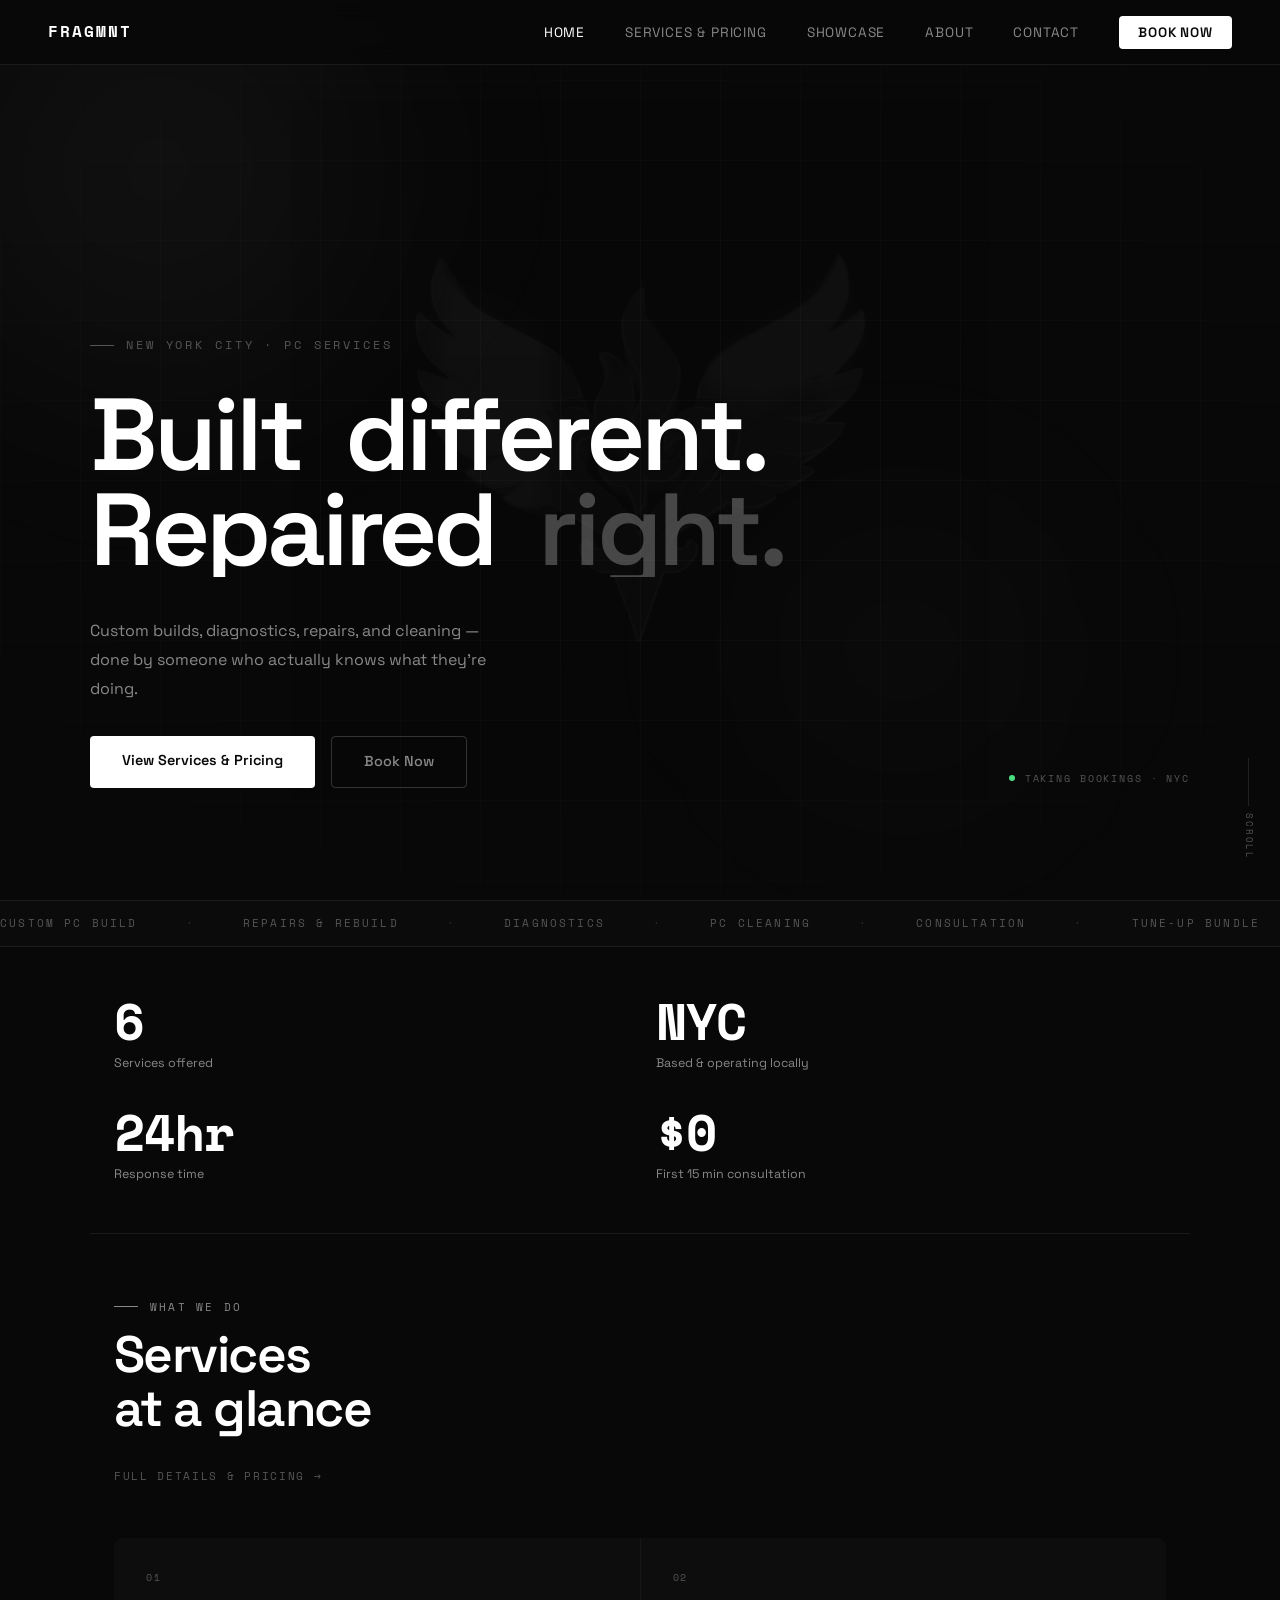
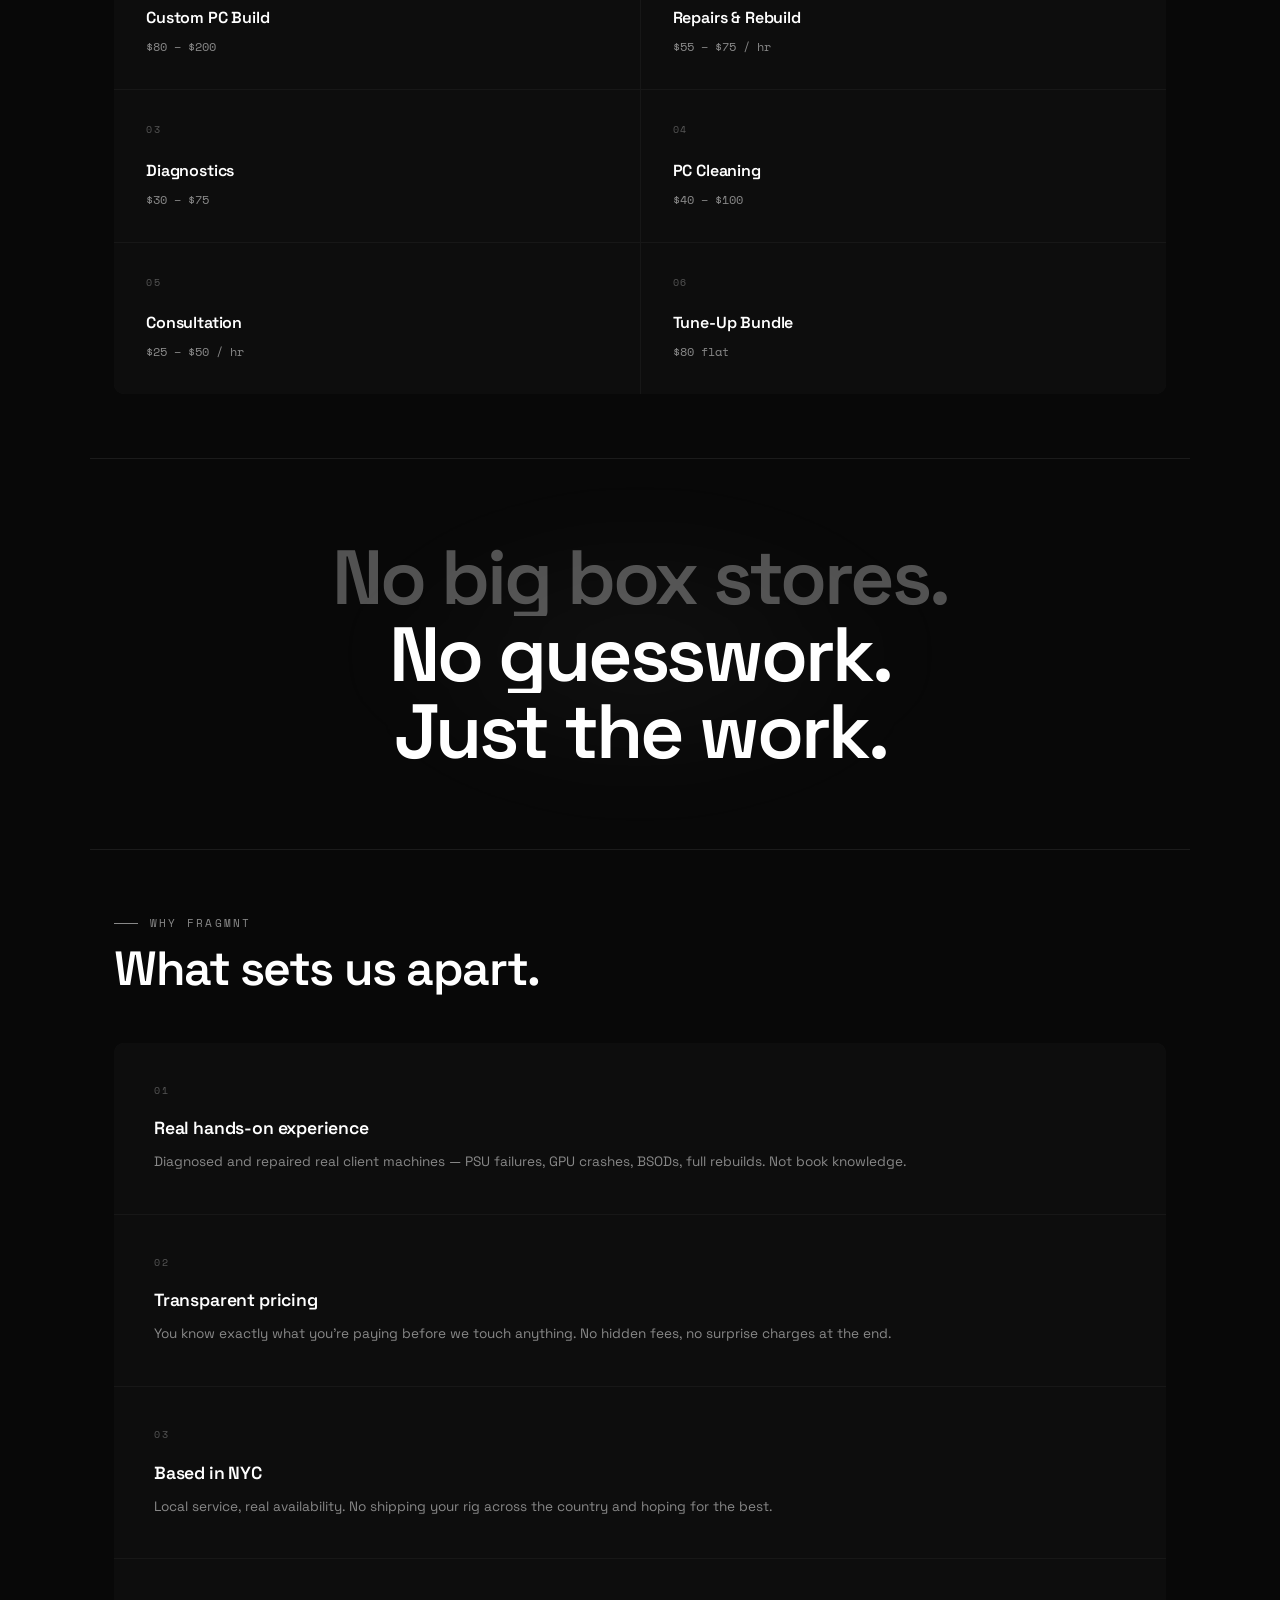
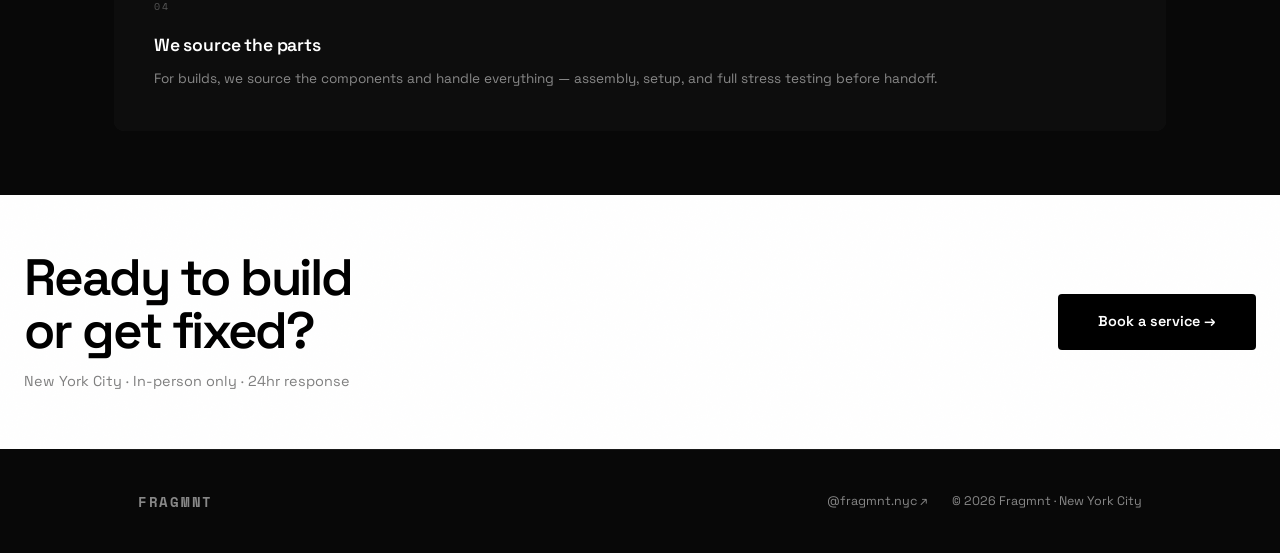
==== commit 14040e2a: "Update index.html" ====
--- a/index.html
+++ b/index.html
@@ -578,9 +578,57 @@
 
   .cta-band-btn:hover { opacity: 0.85; transform: translateY(-1px); }
 
-  /* ── RESPONSIVE ── */
-  @media(max-width: 768px) {
-    .hero { padding: 0 1.5rem 5rem; }
+  /* ── FLOATING CLOUD REVIEWS ── */
+  .cloud-reviews {
+    position: absolute;
+    inset: 0;
+    pointer-events: none;
+    z-index: 1;
+    overflow: hidden;
+  }
+
+  .cloud-review {
+    position: absolute;
+    background: rgba(255,255,255,0.04);
+    border: 1px solid rgba(255,255,255,0.08);
+    backdrop-filter: blur(12px);
+    border-radius: 12px;
+    padding: 1rem 1.25rem;
+    max-width: 260px;
+    pointer-events: none;
+    opacity: 0;
+    transition: opacity 1.2s ease;
+  }
+
+  .cloud-review.visible { opacity: 1; }
+
+  .cloud-review-stars {
+    display: flex;
+    gap: 2px;
+    margin-bottom: 0.5rem;
+  }
+
+  .cloud-star {
+    font-size: 0.6rem;
+    color: #fff;
+    opacity: 0.8;
+  }
+
+  .cloud-review-text {
+    font-size: 0.75rem;
+    color: rgba(255,255,255,0.7);
+    line-height: 1.6;
+    margin-bottom: 0.6rem;
+    font-style: italic;
+  }
+
+  .cloud-review-name {
+    font-family: 'Space Mono', monospace;
+    font-size: 0.6rem;
+    letter-spacing: 0.1em;
+    text-transform: uppercase;
+    color: rgba(255,255,255,0.35);
+  }
     .hero-scroll-cue { right: 1.5rem; }
     .stats-section { grid-template-columns: repeat(2, 1fr); padding: 3rem 1.5rem; gap: 2rem; }
     .stat-block { padding: 0; border-right: none; }
@@ -600,6 +648,7 @@
   <div class="hero-grid"></div>
   <div class="hero-orb hero-orb-1"></div>
   <div class="hero-orb hero-orb-2"></div>
+  <div class="cloud-reviews" id="cloudReviews"></div>
   <img src="FRAG1.png" class="hero-watermark" alt="" aria-hidden="true">
 
   <div class="hero-content">
@@ -821,11 +870,83 @@
 window.addEventListener('scroll', checkAll, { passive: true });
 setTimeout(checkAll, 200);
 
-// Make service cards link to services page
-document.querySelectorAll('.svc-card').forEach(card => {
-  card.style.cursor = 'pointer';
-  card.addEventListener('click', () => window.location.href = 'services.html');
-});
+// ── FLOATING CLOUD REVIEWS
+async function loadCloudReviews() {
+  try {
+    const res = await fetch('reviews.json?v=' + Date.now());
+    const reviews = await res.json();
+    if (!reviews.length) return;
+
+    const container = document.getElementById('cloudReviews');
+    const heroEl = document.querySelector('.hero');
+
+    // Positions to float reviews around — avoiding center where text is
+    const positions = [
+      { top: '18%', left: '3%' },
+      { top: '15%', right: '4%' },
+      { top: '55%', left: '2%' },
+      { top: '60%', right: '3%' },
+      { top: '35%', left: '68%' },
+    ];
+
+    let activeCloud = null;
+    let reviewIndex = 0;
+
+    function showNextCloud() {
+      // Hide current
+      if (activeCloud) {
+        activeCloud.classList.remove('visible');
+        setTimeout(() => {
+          if (activeCloud && activeCloud.parentNode) {
+            activeCloud.parentNode.removeChild(activeCloud);
+          }
+        }, 1200);
+      }
+
+      const review = reviews[reviewIndex % reviews.length];
+      const pos = positions[reviewIndex % positions.length];
+      reviewIndex++;
+
+      const cloud = document.createElement('div');
+      cloud.className = 'cloud-review';
+
+      // Apply position
+      Object.keys(pos).forEach(k => cloud.style[k] = pos[k]);
+
+      cloud.innerHTML = `
+        <div class="cloud-review-stars">${'★'.repeat(review.rating)}</div>
+        <div class="cloud-review-text">${review.text.length > 100 ? review.text.substring(0, 100) + '...' : review.text}</div>
+        <div class="cloud-review-name">${review.name} · ${review.service}</div>
+      `;
+
+      container.appendChild(cloud);
+      activeCloud = cloud;
+
+      // Fade in after a tick
+      requestAnimationFrame(() => requestAnimationFrame(() => cloud.classList.add('visible')));
+
+      // Hide after 30 seconds
+      setTimeout(() => {
+        cloud.classList.remove('visible');
+        setTimeout(() => {
+          if (cloud.parentNode) cloud.parentNode.removeChild(cloud);
+          activeCloud = null;
+        }, 1200);
+      }, 30000);
+    }
+
+    // Start after 3 seconds, then cycle every 32 seconds
+    setTimeout(() => {
+      showNextCloud();
+      setInterval(showNextCloud, 32000);
+    }, 3000);
+
+  } catch(e) {
+    // No reviews yet — silently do nothing
+  }
+}
+
+loadCloudReviews();
 </script>
 </body>
 </html>
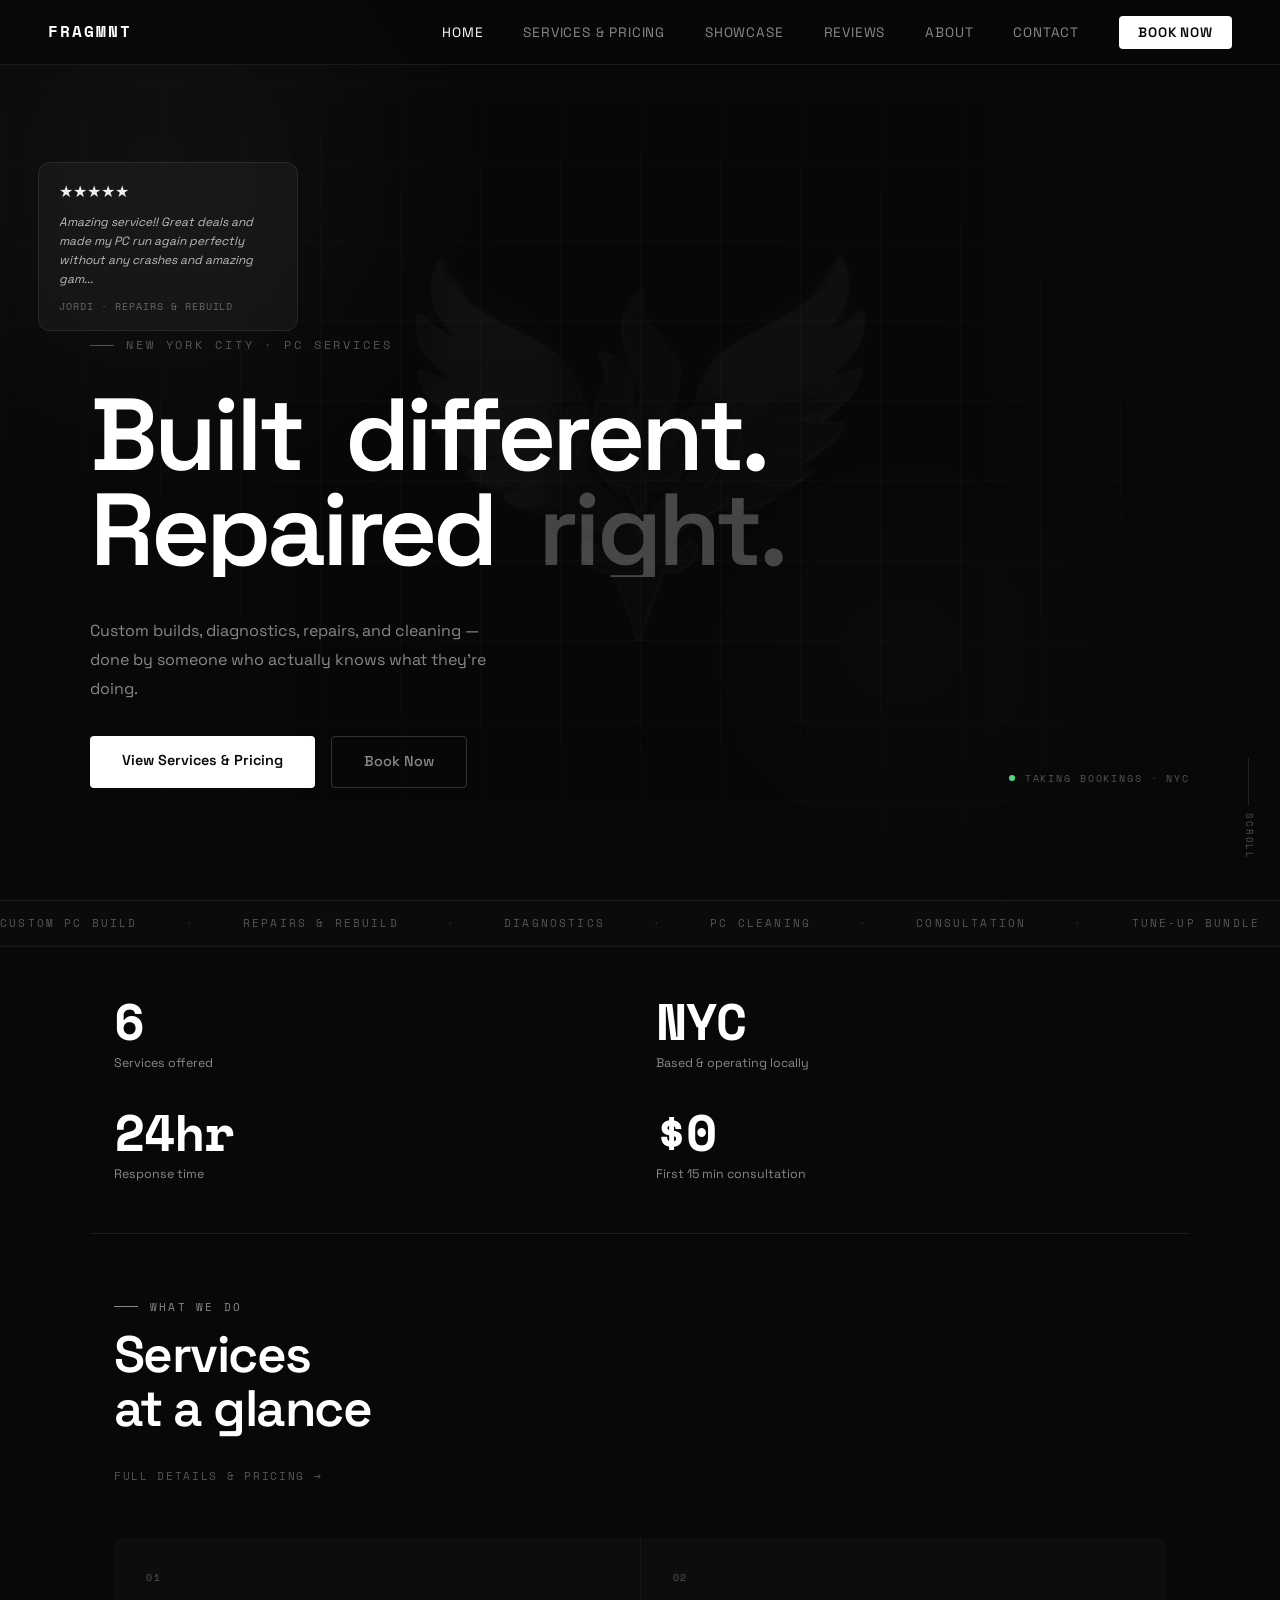
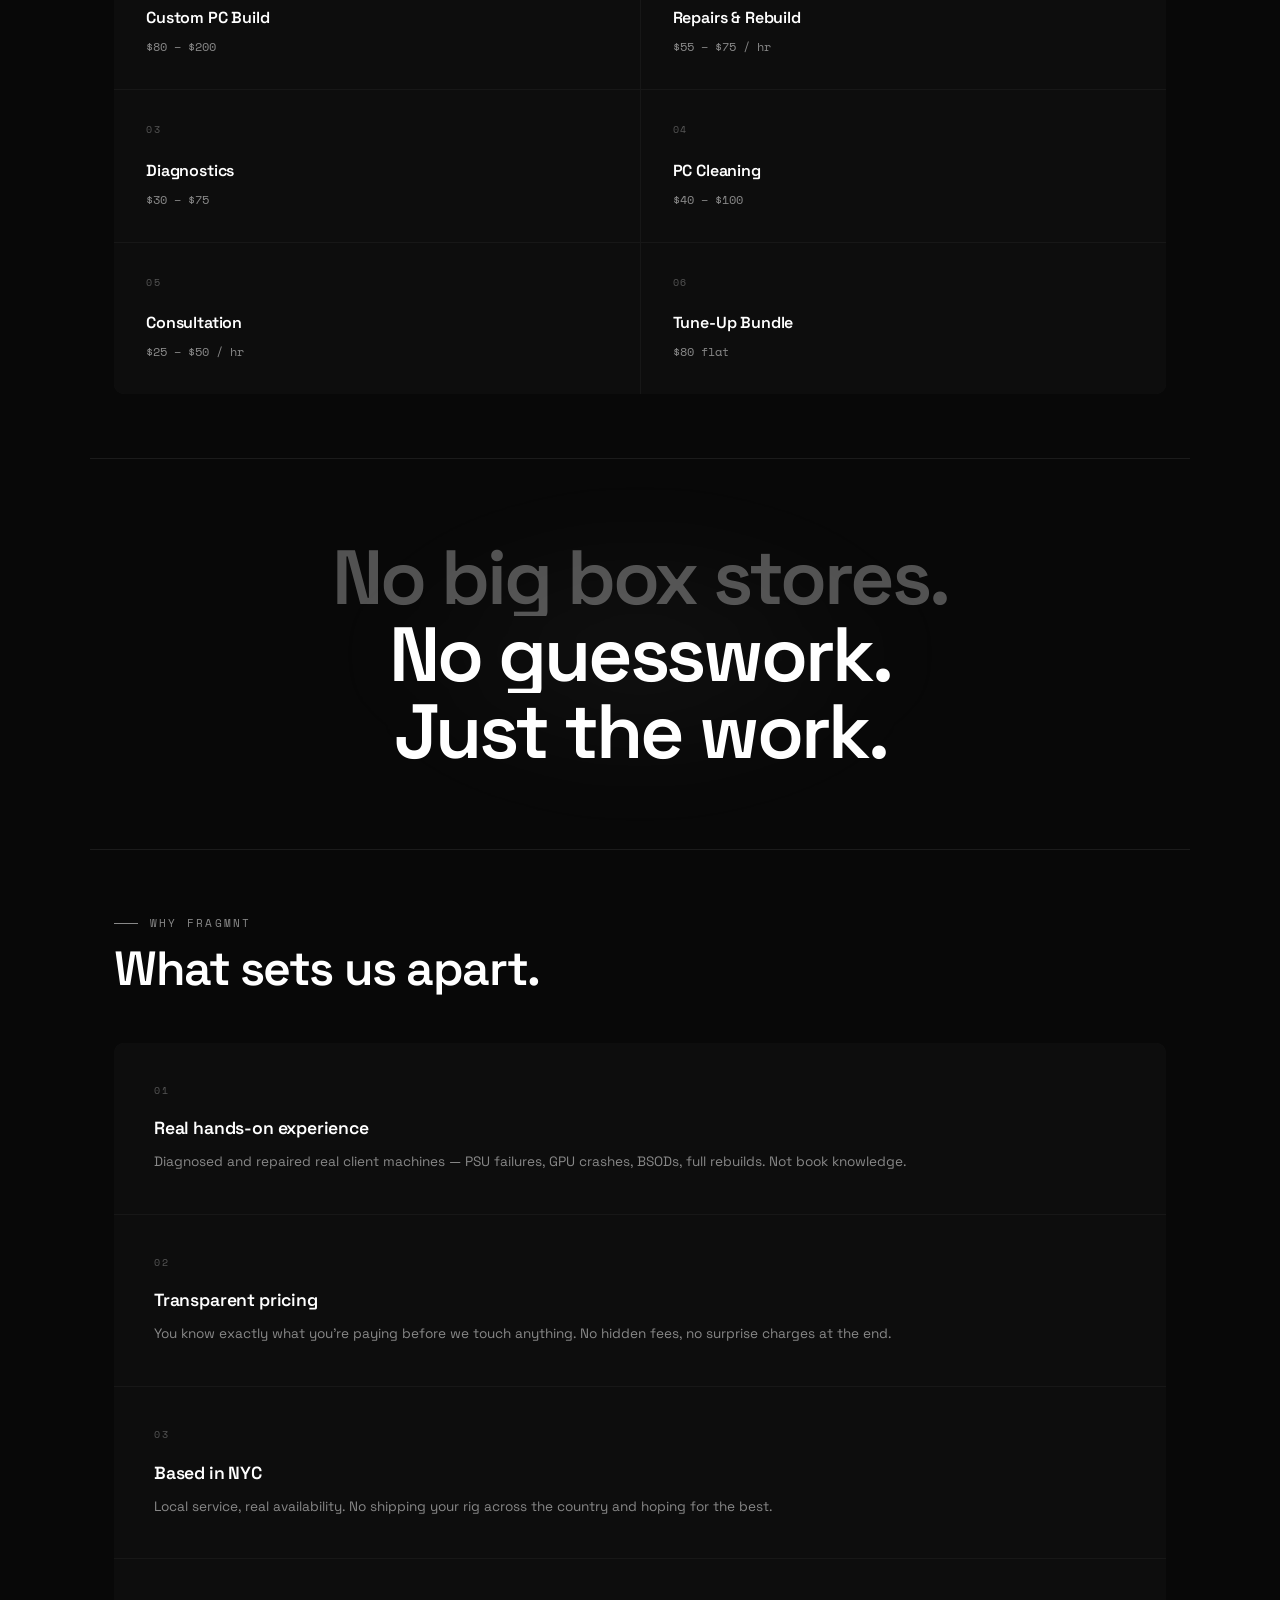
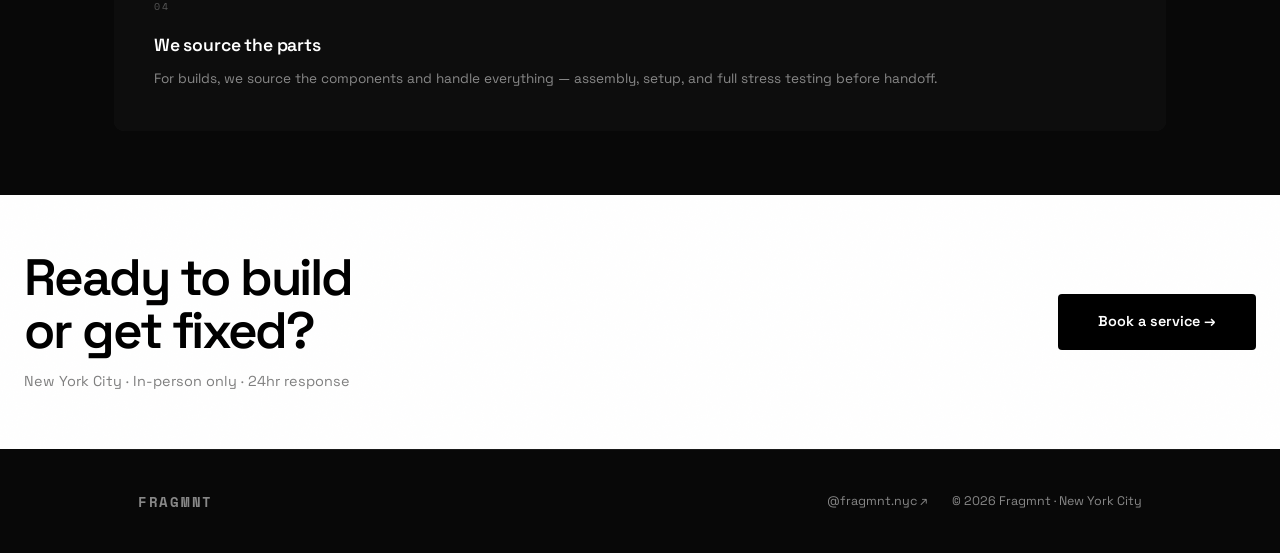
==== commit 2d714787: "Update index.html" ====
--- a/index.html
+++ b/index.html
@@ -871,10 +871,17 @@
 setTimeout(checkAll, 200);
 
 // ── FLOATING CLOUD REVIEWS
-async function loadCloudReviews() {
+function loadCloudReviews() {
   try {
-    const res = await fetch('reviews.json?v=' + Date.now());
-    const reviews = await res.json();
+    const reviews = [
+      {
+        name: "Jordi",
+        location: "Queens, NY",
+        service: "Repairs & Rebuild",
+        rating: 5,
+        text: "Amazing service!! Great deals and made my PC run again perfectly without any crashes and amazing gaming quality."
+      }
+    ];
     if (!reviews.length) return;
 
     const container = document.getElementById('cloudReviews');
@@ -941,9 +948,7 @@
       setInterval(showNextCloud, 32000);
     }, 3000);
 
-  } catch(e) {
-    // No reviews yet — silently do nothing
-  }
+  } catch(e) {}
 }
 
 loadCloudReviews();
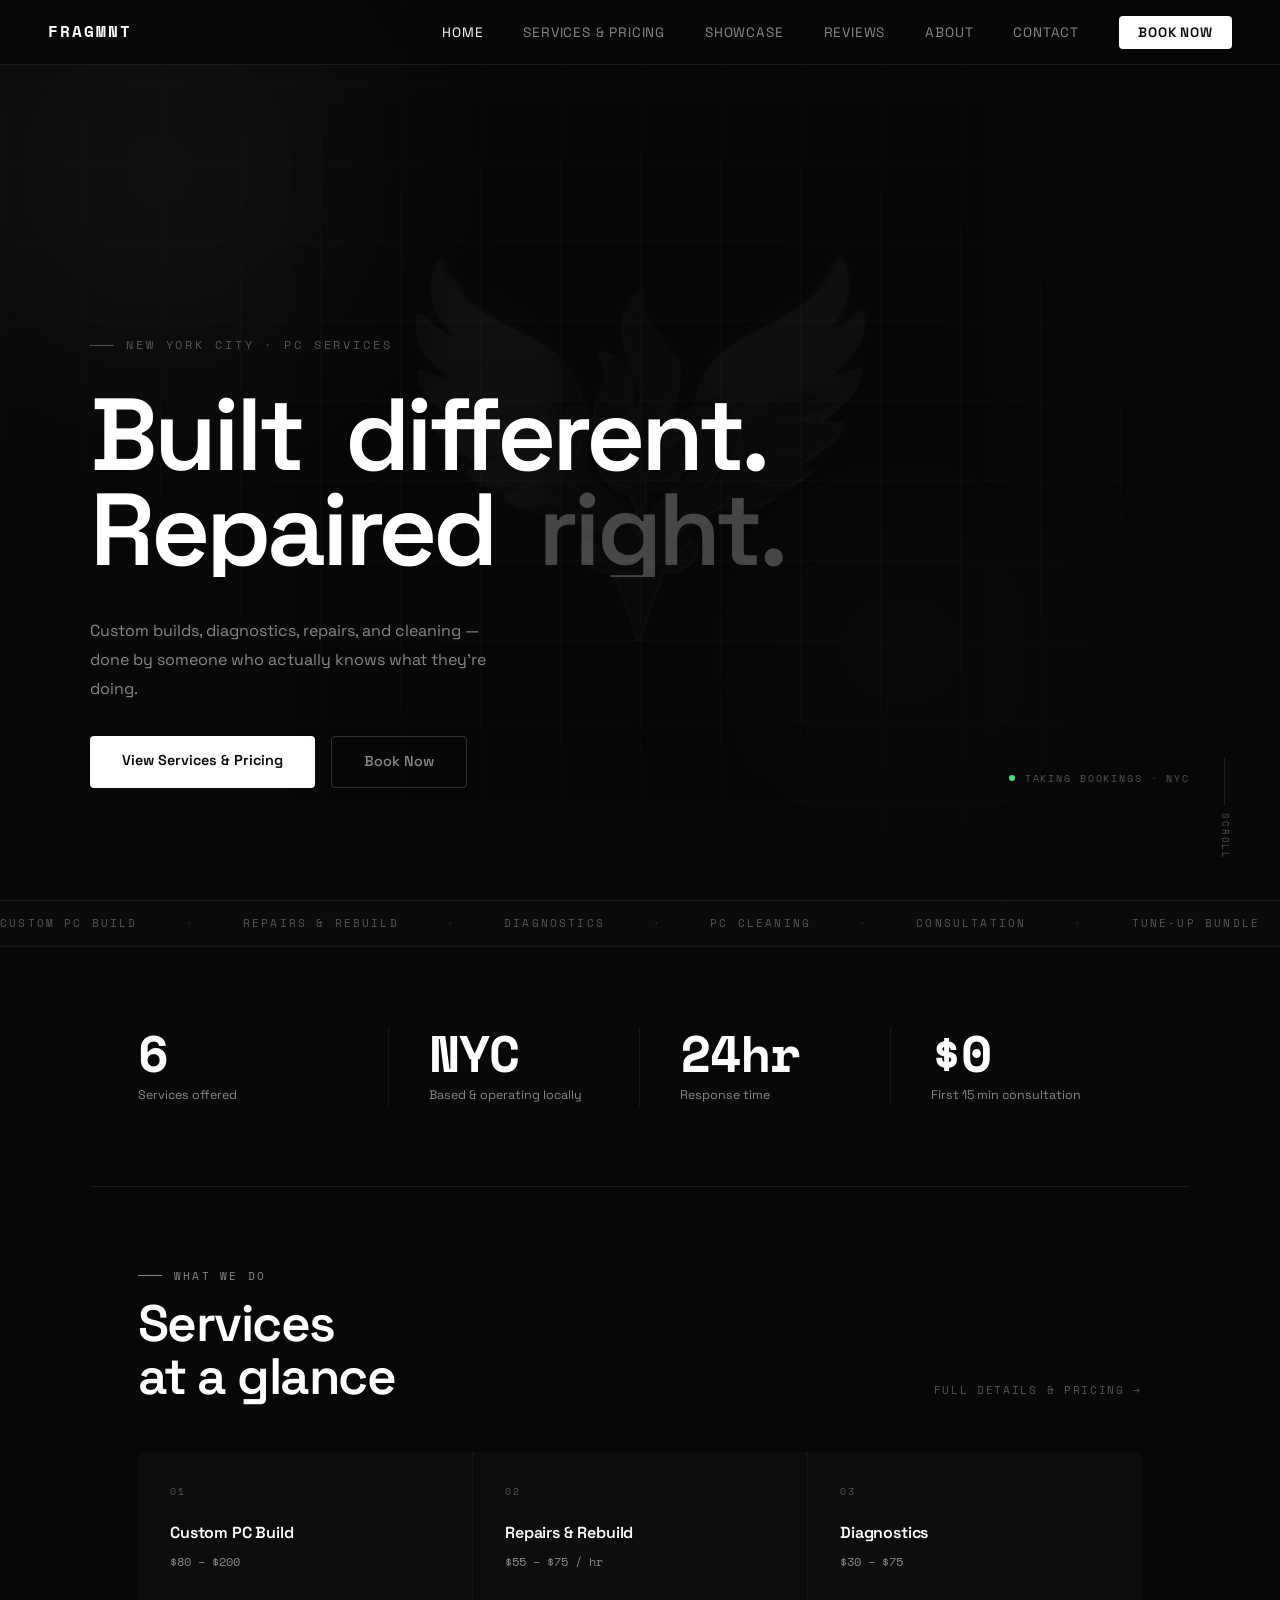
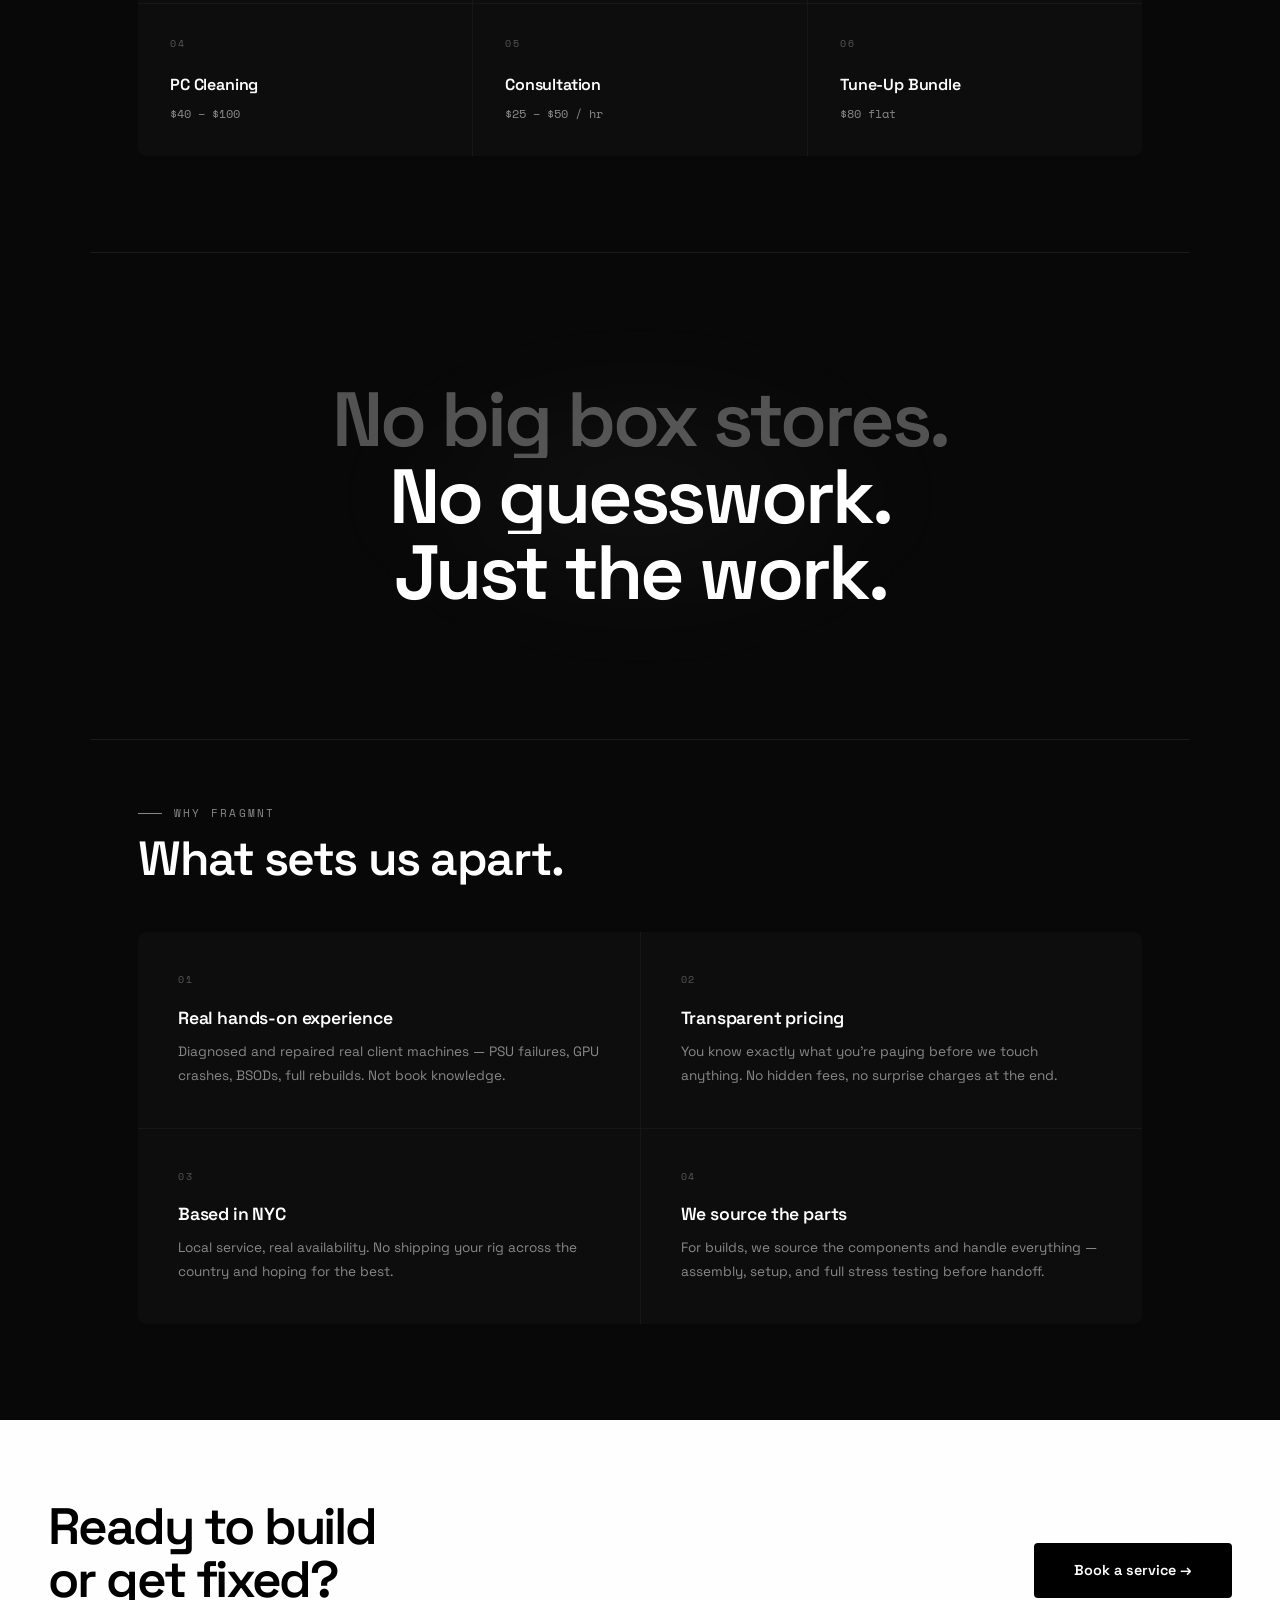
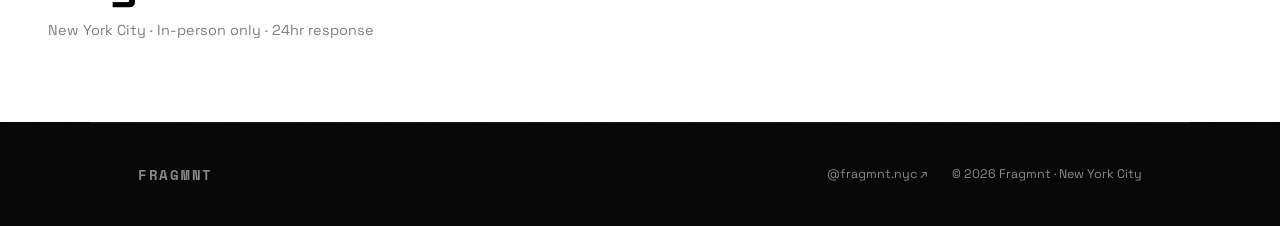
==== commit bc8bc98b: "Update index.html" ====
--- a/index.html
+++ b/index.html
@@ -578,57 +578,9 @@
 
   .cta-band-btn:hover { opacity: 0.85; transform: translateY(-1px); }
 
-  /* ── FLOATING CLOUD REVIEWS ── */
-  .cloud-reviews {
-    position: absolute;
-    inset: 0;
-    pointer-events: none;
-    z-index: 1;
-    overflow: hidden;
-  }
-
-  .cloud-review {
-    position: absolute;
-    background: rgba(255,255,255,0.04);
-    border: 1px solid rgba(255,255,255,0.08);
-    backdrop-filter: blur(12px);
-    border-radius: 12px;
-    padding: 1rem 1.25rem;
-    max-width: 260px;
-    pointer-events: none;
-    opacity: 0;
-    transition: opacity 1.2s ease;
-  }
-
-  .cloud-review.visible { opacity: 1; }
-
-  .cloud-review-stars {
-    display: flex;
-    gap: 2px;
-    margin-bottom: 0.5rem;
-  }
-
-  .cloud-star {
-    font-size: 0.6rem;
-    color: #fff;
-    opacity: 0.8;
-  }
-
-  .cloud-review-text {
-    font-size: 0.75rem;
-    color: rgba(255,255,255,0.7);
-    line-height: 1.6;
-    margin-bottom: 0.6rem;
-    font-style: italic;
-  }
-
-  .cloud-review-name {
-    font-family: 'Space Mono', monospace;
-    font-size: 0.6rem;
-    letter-spacing: 0.1em;
-    text-transform: uppercase;
-    color: rgba(255,255,255,0.35);
-  }
+  /* ── RESPONSIVE ── */
+  @media(max-width: 768px) {
+    .hero { padding: 0 1.5rem 5rem; }
     .hero-scroll-cue { right: 1.5rem; }
     .stats-section { grid-template-columns: repeat(2, 1fr); padding: 3rem 1.5rem; gap: 2rem; }
     .stat-block { padding: 0; border-right: none; }
@@ -648,7 +600,6 @@
   <div class="hero-grid"></div>
   <div class="hero-orb hero-orb-1"></div>
   <div class="hero-orb hero-orb-2"></div>
-  <div class="cloud-reviews" id="cloudReviews"></div>
   <img src="FRAG1.png" class="hero-watermark" alt="" aria-hidden="true">
 
   <div class="hero-content">
@@ -869,89 +820,6 @@
 
 window.addEventListener('scroll', checkAll, { passive: true });
 setTimeout(checkAll, 200);
-
-// ── FLOATING CLOUD REVIEWS
-function loadCloudReviews() {
-  try {
-    const reviews = [
-      {
-        name: "Jordi",
-        location: "Queens, NY",
-        service: "Repairs & Rebuild",
-        rating: 5,
-        text: "Amazing service!! Great deals and made my PC run again perfectly without any crashes and amazing gaming quality."
-      }
-    ];
-    if (!reviews.length) return;
-
-    const container = document.getElementById('cloudReviews');
-    const heroEl = document.querySelector('.hero');
-
-    // Positions to float reviews around — avoiding center where text is
-    const positions = [
-      { top: '18%', left: '3%' },
-      { top: '15%', right: '4%' },
-      { top: '55%', left: '2%' },
-      { top: '60%', right: '3%' },
-      { top: '35%', left: '68%' },
-    ];
-
-    let activeCloud = null;
-    let reviewIndex = 0;
-
-    function showNextCloud() {
-      // Hide current
-      if (activeCloud) {
-        activeCloud.classList.remove('visible');
-        setTimeout(() => {
-          if (activeCloud && activeCloud.parentNode) {
-            activeCloud.parentNode.removeChild(activeCloud);
-          }
-        }, 1200);
-      }
-
-      const review = reviews[reviewIndex % reviews.length];
-      const pos = positions[reviewIndex % positions.length];
-      reviewIndex++;
-
-      const cloud = document.createElement('div');
-      cloud.className = 'cloud-review';
-
-      // Apply position
-      Object.keys(pos).forEach(k => cloud.style[k] = pos[k]);
-
-      cloud.innerHTML = `
-        <div class="cloud-review-stars">${'★'.repeat(review.rating)}</div>
-        <div class="cloud-review-text">${review.text.length > 100 ? review.text.substring(0, 100) + '...' : review.text}</div>
-        <div class="cloud-review-name">${review.name} · ${review.service}</div>
-      `;
-
-      container.appendChild(cloud);
-      activeCloud = cloud;
-
-      // Fade in after a tick
-      requestAnimationFrame(() => requestAnimationFrame(() => cloud.classList.add('visible')));
-
-      // Hide after 30 seconds
-      setTimeout(() => {
-        cloud.classList.remove('visible');
-        setTimeout(() => {
-          if (cloud.parentNode) cloud.parentNode.removeChild(cloud);
-          activeCloud = null;
-        }, 1200);
-      }, 30000);
-    }
-
-    // Start after 3 seconds, then cycle every 32 seconds
-    setTimeout(() => {
-      showNextCloud();
-      setInterval(showNextCloud, 32000);
-    }, 3000);
-
-  } catch(e) {}
-}
-
-loadCloudReviews();
 </script>
 </body>
 </html>
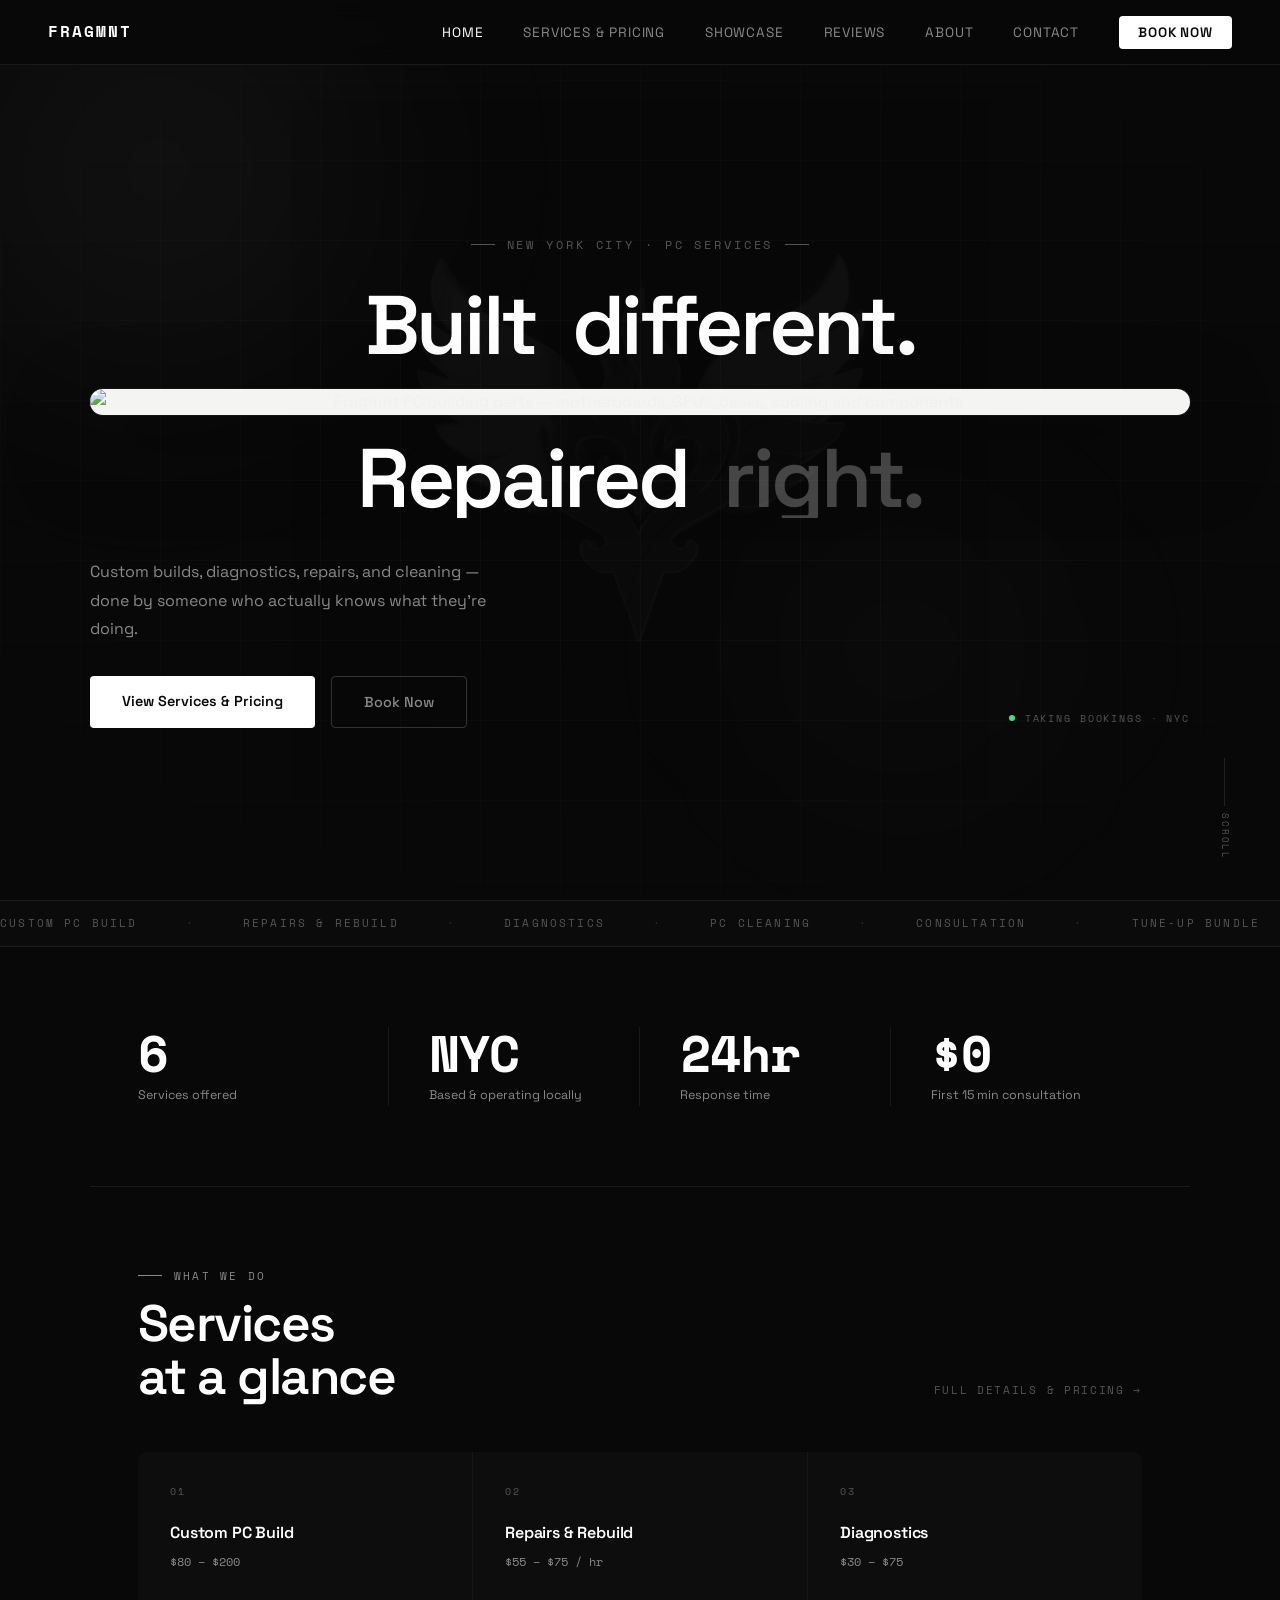
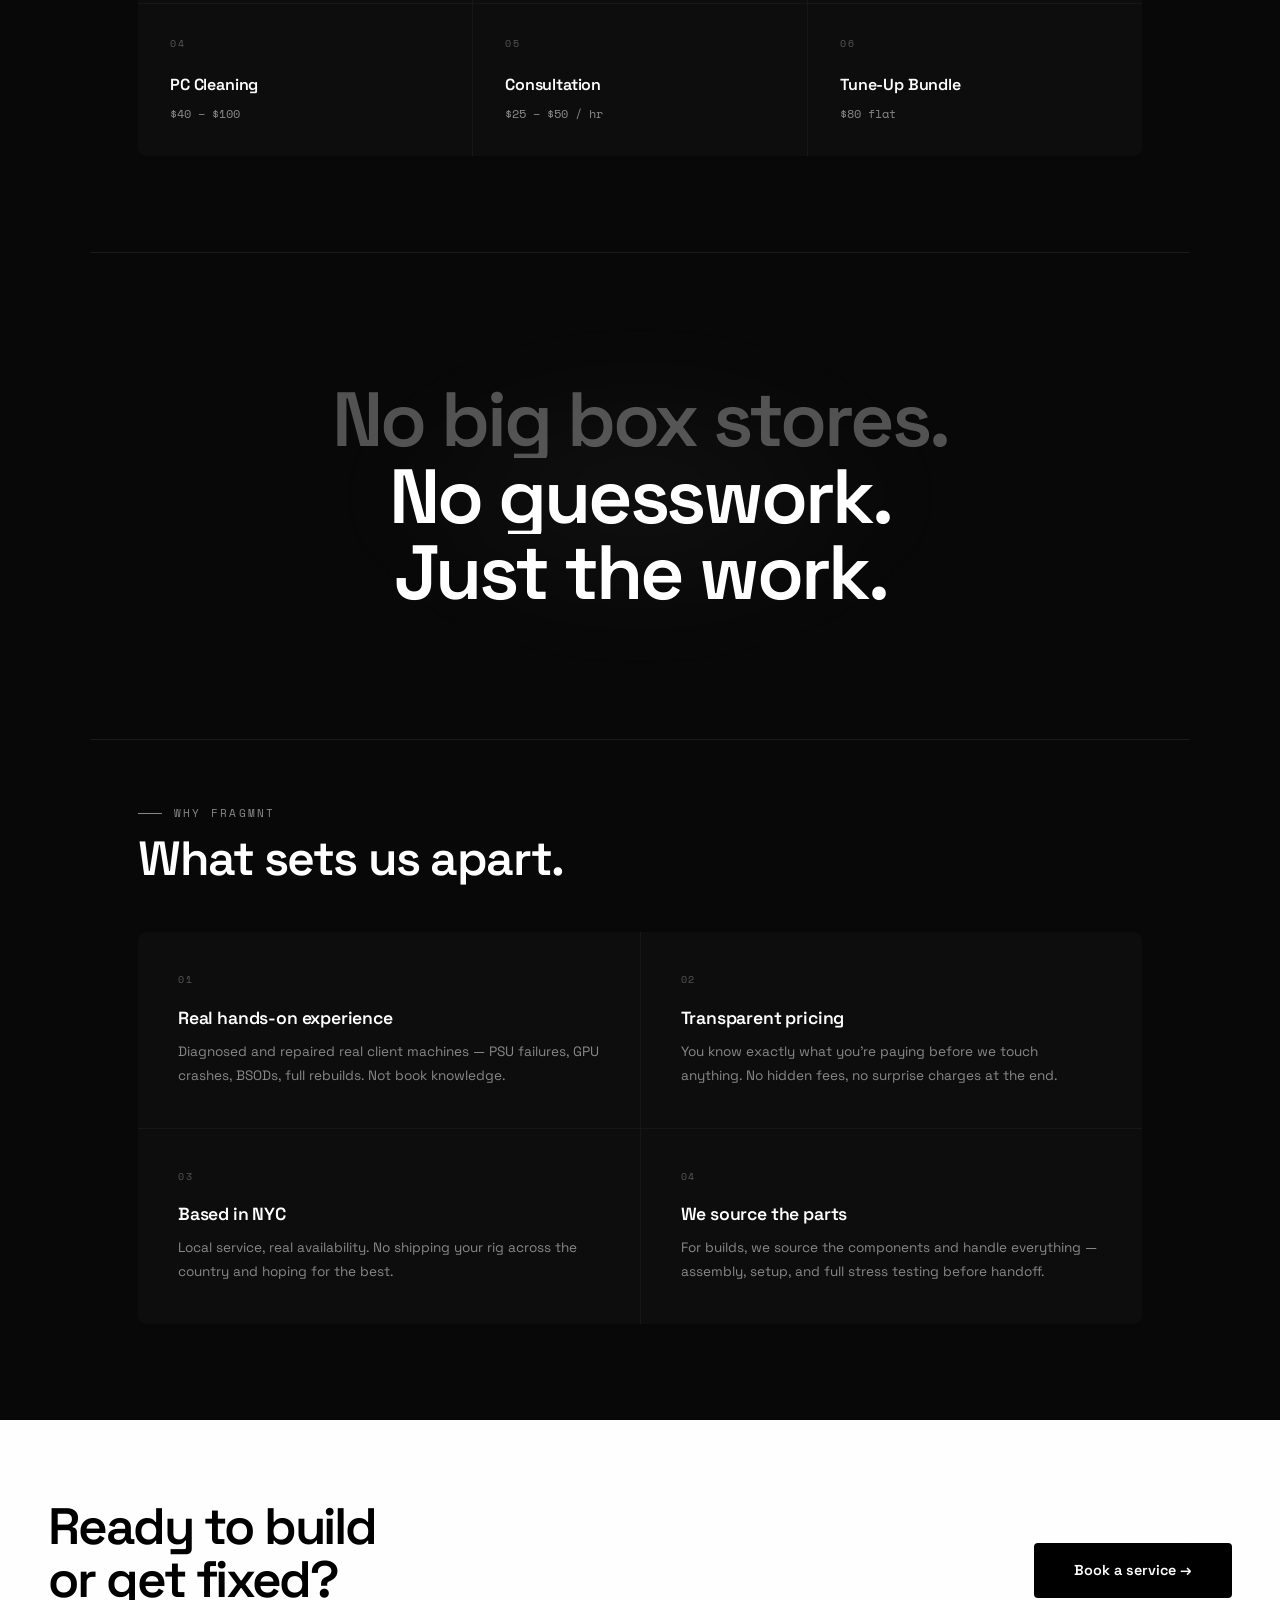
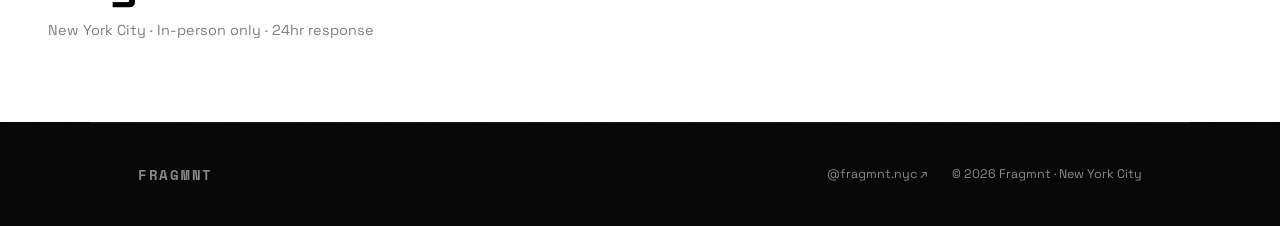
==== commit 2cb9ac3c: "Update index.html" ====
--- a/index.html
+++ b/index.html
@@ -20,8 +20,8 @@
     min-height: 100vh;
     display: flex;
     flex-direction: column;
-    justify-content: flex-end;
-    padding: 0 3rem 7rem;
+    justify-content: center;
+    padding: 9rem 3rem 5rem;
     position: relative;
     overflow: hidden;
   }
@@ -85,7 +85,7 @@
   @keyframes wmFade { to { opacity: 0.035; } }
 
   /* Hero content */
-  .hero-content { position: relative; z-index: 2; max-width: 1100px; margin: 0 auto; width: 100%; }
+  .hero-content { position: relative; z-index: 2; max-width: 1100px; margin: 0 auto; width: 100%; text-align: center; }
 
   .hero-eyebrow {
     font-family: var(--mono);
@@ -93,26 +93,32 @@
     letter-spacing: 0.25em;
     text-transform: uppercase;
     color: var(--ash-dim);
-    margin-bottom: 2rem;
+    margin: 0 auto 2rem;
     opacity: 0;
     transform: translateY(15px);
     animation: riseIn 0.7s cubic-bezier(.2,.7,.3,1) 0.4s forwards;
     display: flex;
     align-items: center;
+    justify-content: center;
     gap: 0.75rem;
-  }
-
-  .hero-eyebrow::before { content: ''; display: block; width: 24px; height: 1px; background: var(--ash-dim); }
+    width: fit-content;
+  }
+
+  .hero-eyebrow::before,
+  .hero-eyebrow::after { content: ''; display: block; width: 24px; height: 1px; background: var(--ash-dim); }
 
   /* Word-by-word title animation */
   .hero-h1 {
-    font-size: clamp(3.5rem, 8vw, 8rem);
+    font-size: clamp(2.6rem, 6.5vw, 6rem);
     font-weight: 600;
     letter-spacing: -0.04em;
-    line-height: 0.93;
+    line-height: 0.95;
     color: #fff;
-    margin-bottom: 2.5rem;
-  }
+    text-align: center;
+  }
+
+  .hero-h1.top { margin-bottom: 1.5rem; }
+  .hero-h1.bottom { margin-top: 1.5rem; margin-bottom: 2.5rem; }
 
   .word-mask {
     display: inline-block;
@@ -129,10 +135,28 @@
 
   .w1 .word-inner { animation-delay: 0.3s; }
   .w2 .word-inner { animation-delay: 0.45s; }
-  .w3 .word-inner { animation-delay: 0.6s; }
-  .w4 .word-inner { animation-delay: 0.75s; color: rgba(255,255,255,0.25); }
-  .w5 .word-inner { animation-delay: 0.9s; }
-  .w6 .word-inner { animation-delay: 1.05s; color: rgba(255,255,255,0.25); }
+  .w3 .word-inner { animation-delay: 1.05s; }
+  .w4 .word-inner { animation-delay: 1.2s; color: rgba(255,255,255,0.25); }
+
+  /* Parts hero image */
+  .hero-image-wrap {
+    position: relative;
+    width: 100%;
+    border-radius: 16px;
+    overflow: hidden;
+    background: #f4f4f2;
+    opacity: 0;
+    transform: scale(0.96);
+    animation: imgReveal 1s cubic-bezier(.2,.7,.3,1) 0.65s forwards;
+    box-shadow: 0 30px 80px rgba(0,0,0,0.5), 0 0 0 1px rgba(255,255,255,0.06);
+  }
+
+  @keyframes imgReveal { to { opacity: 1; transform: scale(1); } }
+
+  .hero-parts-img {
+    width: 100%;
+    display: block;
+  }
 
   @keyframes wordSlide { to { opacity: 1; transform: translateY(0); } }
   @keyframes riseIn { to { opacity: 1; transform: translateY(0); } }
@@ -143,9 +167,10 @@
     justify-content: space-between;
     gap: 2rem;
     flex-wrap: wrap;
+    text-align: left;
     opacity: 0;
     transform: translateY(20px);
-    animation: riseIn 0.8s cubic-bezier(.2,.7,.3,1) 1.2s forwards;
+    animation: riseIn 0.8s cubic-bezier(.2,.7,.3,1) 1.75s forwards;
   }
 
   .hero-sub {
@@ -580,7 +605,15 @@
 
   /* ── RESPONSIVE ── */
   @media(max-width: 768px) {
-    .hero { padding: 0 1.5rem 5rem; }
+    .hero { padding: 7.5rem 1.5rem 4rem; }
+    .hero-h1.top { margin-bottom: 1rem; }
+    .hero-h1.bottom { margin-top: 1rem; margin-bottom: 2rem; }
+    .hero-image-wrap { border-radius: 10px; }
+    .hero-bottom { text-align: center; justify-content: center; }
+    .hero-bottom > div:first-child { width: 100%; }
+    .hero-sub { margin-left: auto; margin-right: auto; }
+    .hero-actions { justify-content: center; }
+    .hero-live { align-self: center; }
     .hero-scroll-cue { right: 1.5rem; }
     .stats-section { grid-template-columns: repeat(2, 1fr); padding: 3rem 1.5rem; gap: 2rem; }
     .stat-block { padding: 0; border-right: none; }
@@ -605,9 +638,16 @@
   <div class="hero-content">
     <p class="hero-eyebrow">New York City · PC Services</p>
 
-    <h1 class="hero-h1">
+    <h1 class="hero-h1 top">
       <span class="word-mask w1"><span class="word-inner">Built</span></span>&nbsp;
-      <span class="word-mask w2"><span class="word-inner">different.</span></span><br>
+      <span class="word-mask w2"><span class="word-inner">different.</span></span>
+    </h1>
+
+    <div class="hero-image-wrap">
+      <img src="parts-hero.png" class="hero-parts-img" alt="Fragmnt PC building parts — motherboards, GPUs, cases, cooling and components">
+    </div>
+
+    <h1 class="hero-h1 bottom">
       <span class="word-mask w3"><span class="word-inner">Repaired</span></span>&nbsp;
       <span class="word-mask w4"><span class="word-inner">right.</span></span>
     </h1>
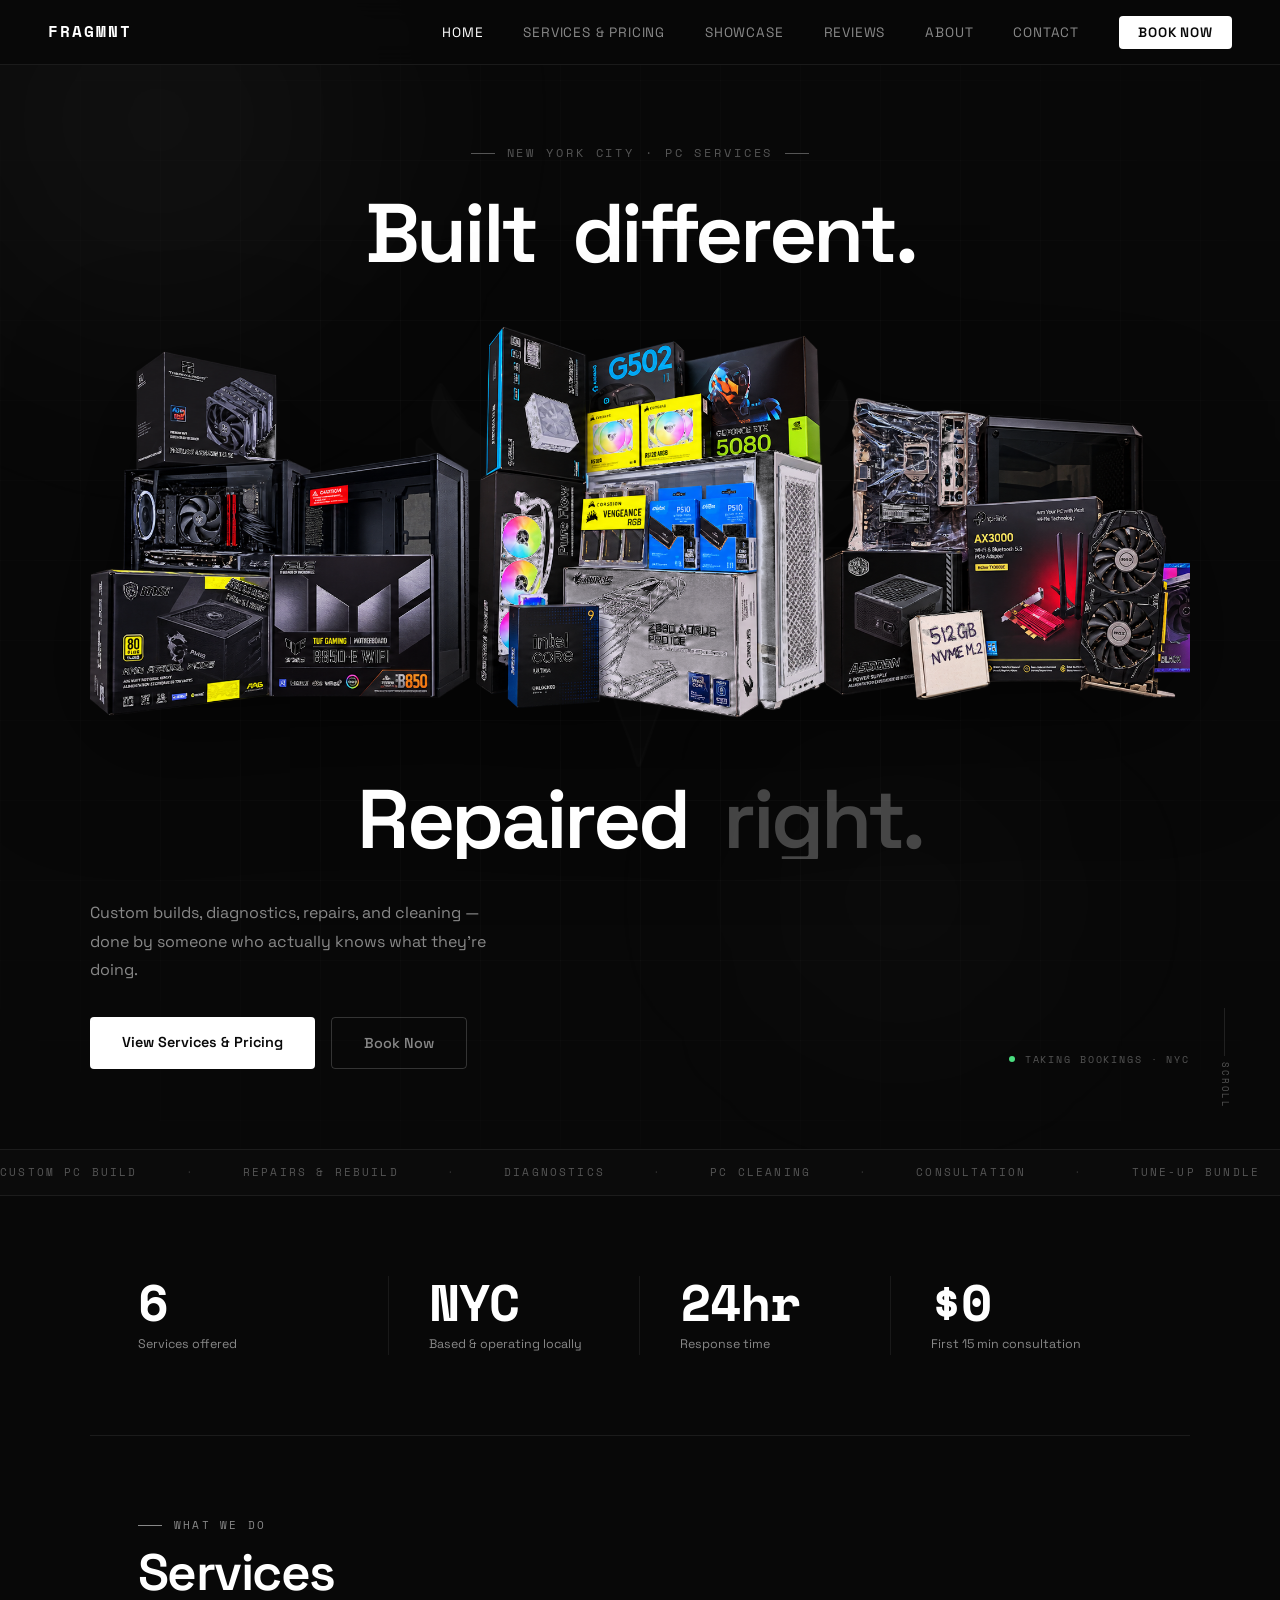
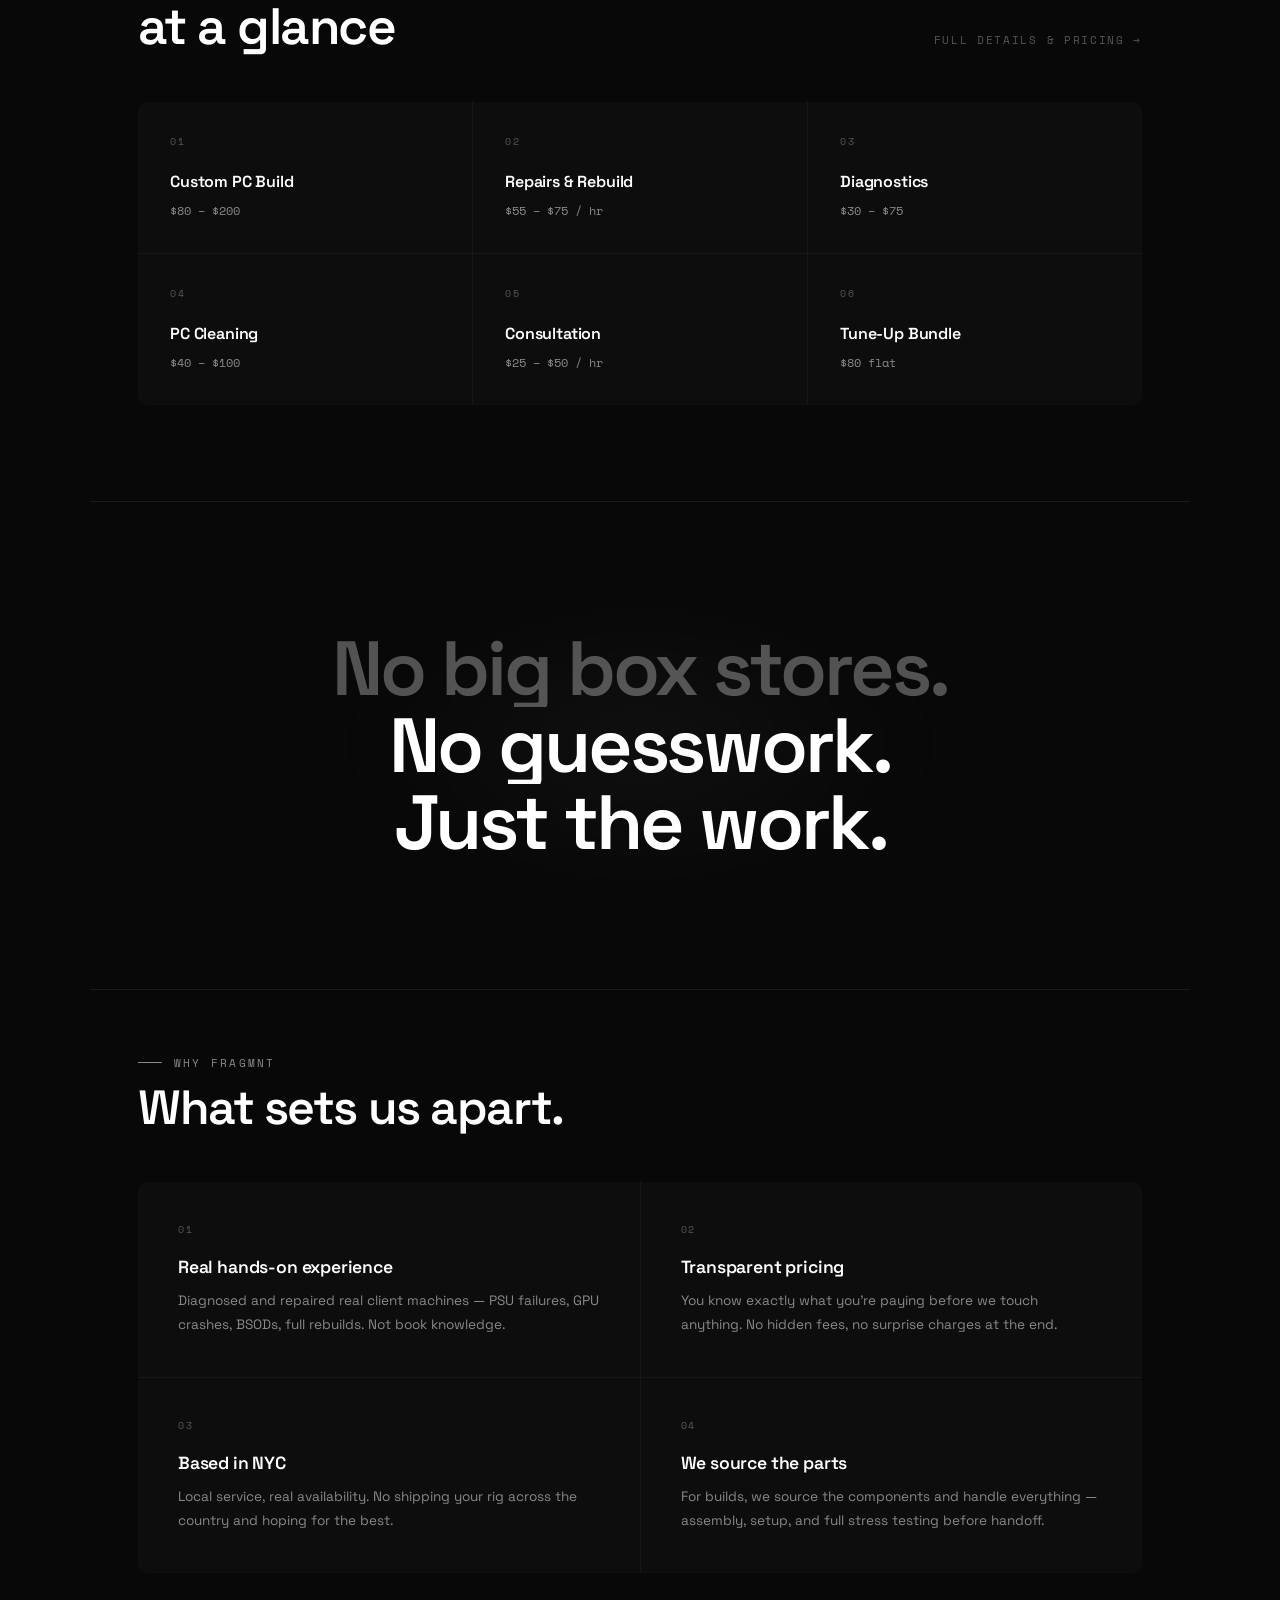
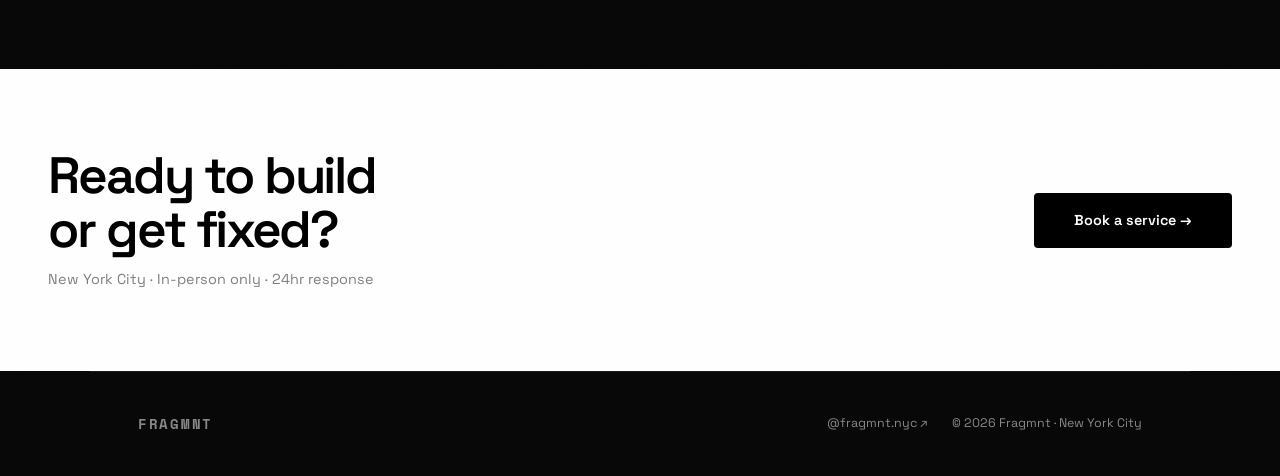
==== commit 97264dd6: "Update index.html" ====
--- a/index.html
+++ b/index.html
@@ -142,13 +142,10 @@
   .hero-image-wrap {
     position: relative;
     width: 100%;
-    border-radius: 16px;
-    overflow: hidden;
-    background: #f4f4f2;
     opacity: 0;
     transform: scale(0.96);
     animation: imgReveal 1s cubic-bezier(.2,.7,.3,1) 0.65s forwards;
-    box-shadow: 0 30px 80px rgba(0,0,0,0.5), 0 0 0 1px rgba(255,255,255,0.06);
+    filter: drop-shadow(0 30px 60px rgba(0,0,0,0.6));
   }
 
   @keyframes imgReveal { to { opacity: 1; transform: scale(1); } }
@@ -608,7 +605,6 @@
     .hero { padding: 7.5rem 1.5rem 4rem; }
     .hero-h1.top { margin-bottom: 1rem; }
     .hero-h1.bottom { margin-top: 1rem; margin-bottom: 2rem; }
-    .hero-image-wrap { border-radius: 10px; }
     .hero-bottom { text-align: center; justify-content: center; }
     .hero-bottom > div:first-child { width: 100%; }
     .hero-sub { margin-left: auto; margin-right: auto; }
